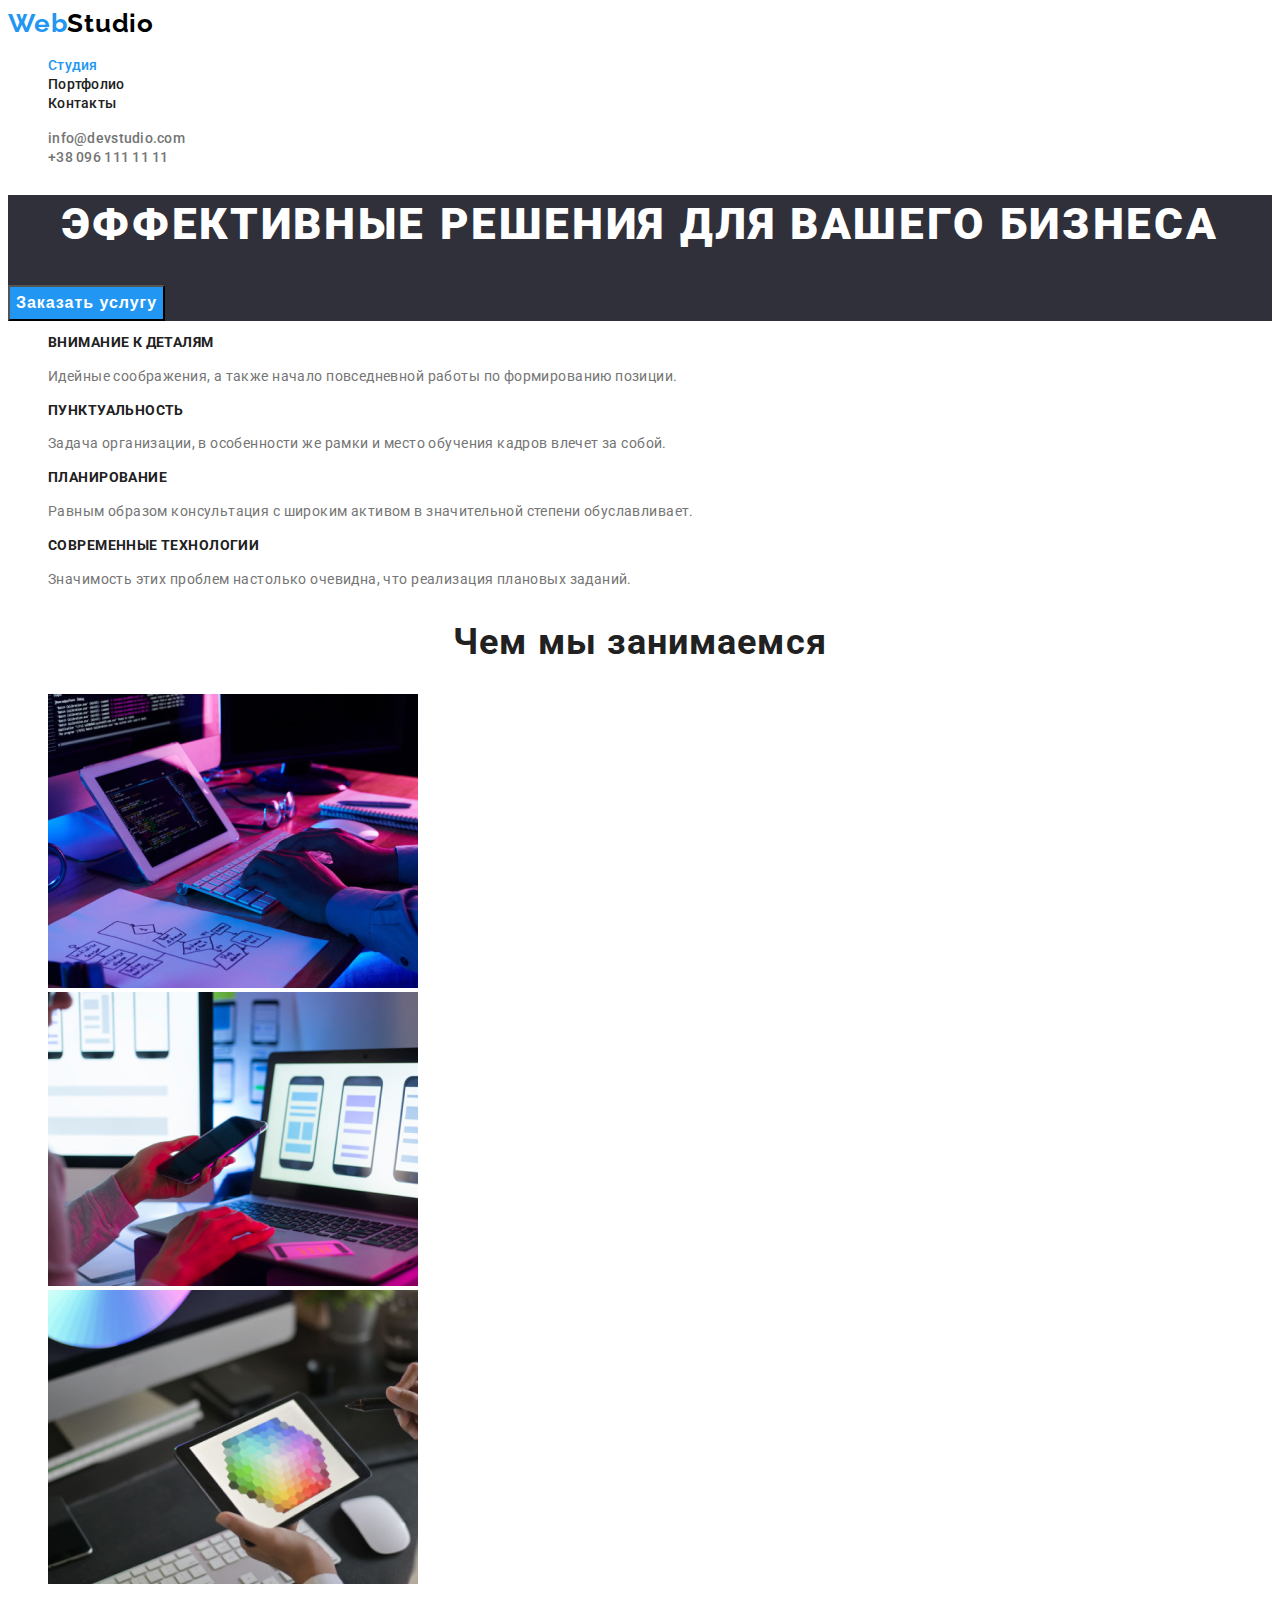
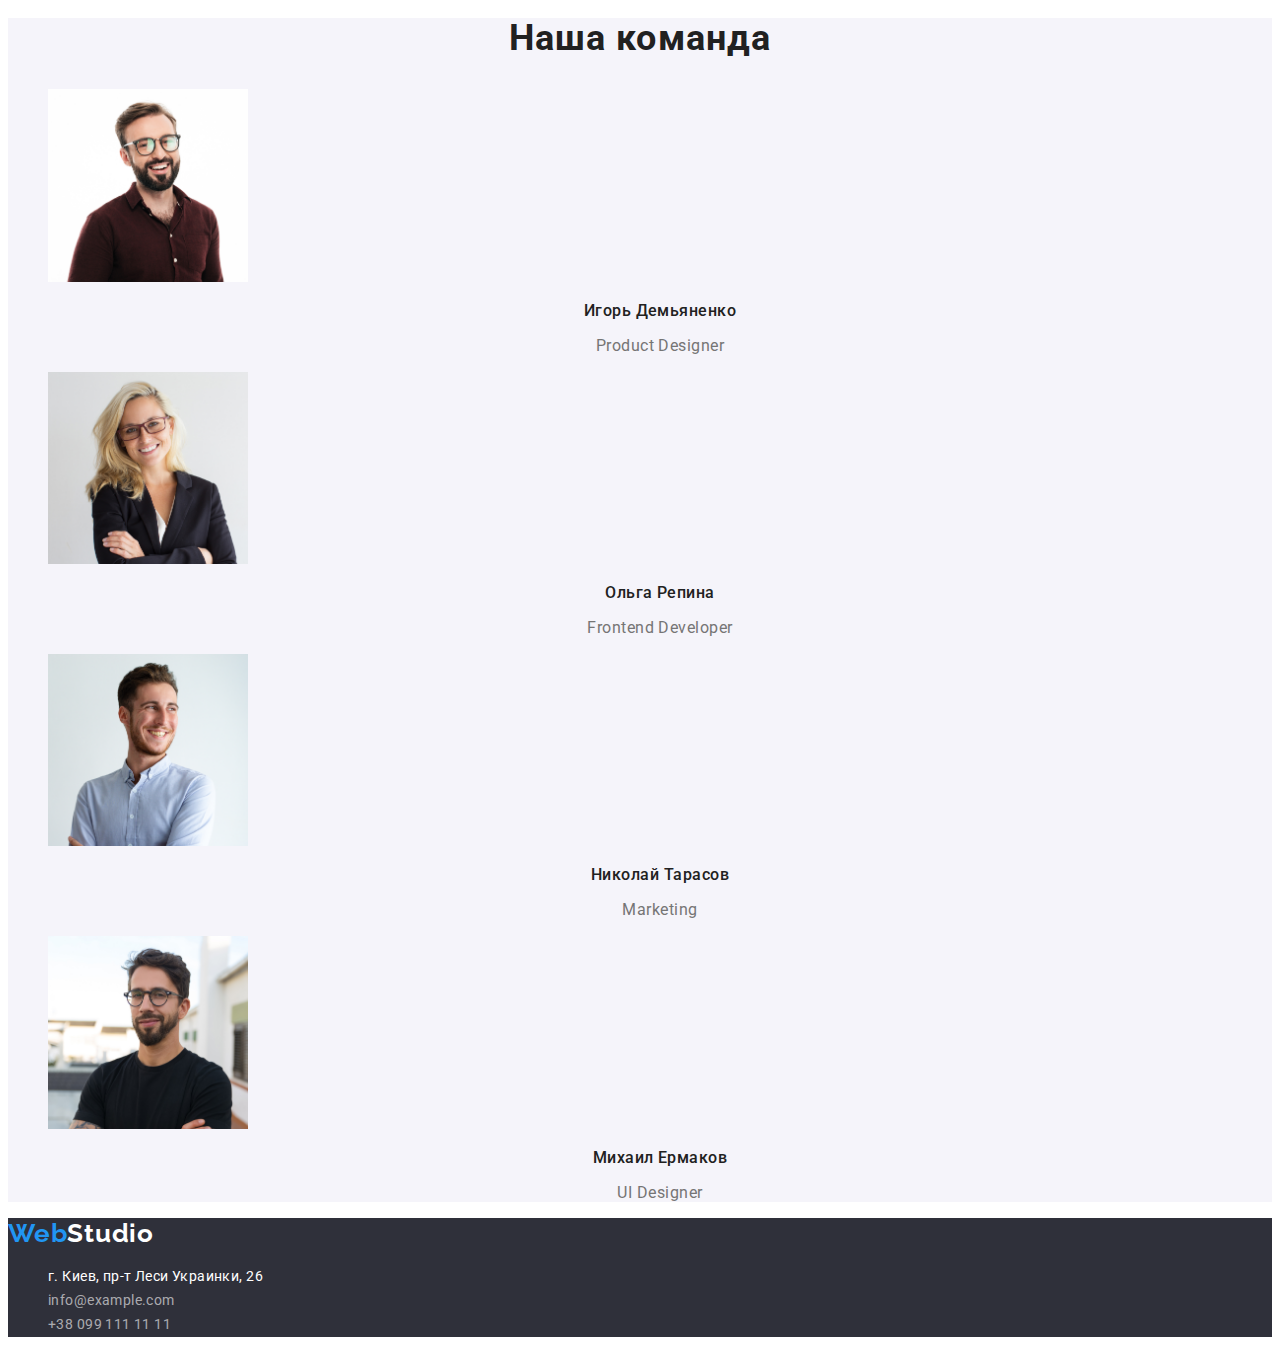
==== homework3/index.html @ ef09872f "add repo homework3" ====
<!DOCTYPE html>
<html lang="en">
<head>
    <meta charset="UTF-8">
    <meta name="viewport" content="width=device-width, initial-scale=1.0">
    <link rel="stylesheet" href="./css/style.css">
    <link href="https://fonts.googleapis.com/css2?family=Raleway:wght@700&family=Roboto:wght@400;500;700;900&display=swap"
        rel="stylesheet">
    <title>homework3</title>
</head>
<body>
    <header>
    <nav>
        <a href="#" class="logo"><span class="logo-studio">Web</span>Studio</a>
        
        <ul class="site-nav">
         <li><a href="#" class="link current">Студия</a></li>
         <li><a href="portfolio.html" class="link">Портфолио</a></li>
         <li><a href="#" class="link">Контакты</a></li>
        </ul>
    </nav>
        <ul class="site-nav">
            <li><a href="#" class="link-nav">info@devstudio.com</a></li>
            <li><a href="#" class="link-nav">+38 096 111 11 11</a></li>
        </ul>
     
    </header>
    <main>
        <section class="hero">
            <h1>Эффективные решения для вашего бизнеса</h1>
            <button class="button" type="button">Заказать услугу</button>
            
        </section>

       
       <!-- section about -->
        <section class="section">
            <ul class="section-title">
                <li>
                    <h3>Внимание к деталям</h3>
                    <p>Идейные соображения, а также начало повседневной работы по формированию позиции.</p>
                </li>            

                <li>
                        <h3>Пунктуальность</h3>
                        <p>Задача организации, в особенности же рамки и место обучения кадров влечет за собой.</p> 
                </li>
            
            <li>
                    <h3>Планирование</h3>
                    <p>Равным образом консультация с широким активом в значительной степени обуславливает.</p>
            </li>

            <li>
                    <h3>Современные технологии</h3>
                    <p>Значимость этих проблем настолько очевидна, что реализация плановых заданий.</p>
            </li>
        </ul>
                
                
                
        </section>

        <section class="section-about">
            
                <h2>Чем мы занимаемся</h2>
            <ul>
                <li><img src="./images/img1.jpg" alt="img1" width="370"></li>
                <li><img src="./images/img2.jpg" alt="img2" width="370"></li>
                <li><img src="./images/img3.jpg" alt="img3" width="370"></li>
            </ul>
                
        </section>
        
        <section class="section-team">
            <h2 class="team-title">Наша команда</h2>
            
            <ul class="team-list">
                <li>
                    <img src="./images/igor1.jpg" alt="Игорь Демьяненко" width="200">
                    
                        <h3>Игорь Демьяненко</h3>
                        <p>Product Designer</p>
                    
                </li>
                
                
                
                <li>
                    <img src="./images/olga2.jpg" alt="Ольга Репина" width="200">
                        <h3>Ольга Репина</h3>
                        <p>Frontend Developer</p>
                </li>
                
                
                
                <li>
                    <img src="./images/nikolay3.jpg" alt="Николай Тарасов" width="200">
                        <h3>Николай Тарасов</h3>
                        <p>Marketing</p>
                </li>
                
                
                
                <li>
                    <img src="./images/michail4.jpg" alt="Михаил Ермаков" width="200">
                        <h3>Михаил Ермаков</h3>
                        <p>UI Designer</p>
                </li>
            </ul>    
            
        </section>
    </main>
    <footer class="footer">
        <a href="/" class="logo"><span class="logo-studio">Web</span><span class="studio">Studio</span></a>
        <address class="address">
            <ul>
                <li><a href="#" class="link">г. Киев, пр-т Леси Украинки, 26</a></li>
                <li><a href="#" class="address-link">info@example.com</a></li>
                <li><a href="#" class="address-link">+38 099 111 11 11</a></li>
            </ul>
        </address>
    </footer>

    
    
    
</body>
</html>
---- homework3/css/style.css ----
/* цвет основного текста #212121 */
/* вторичный цвет #757575 * /
/*белый #ffffff*/
/* цвет активности #2196F3 */
:root {
  --primary-text-color: #212121;
  --title-text-color: #757575;
  --accent-color: #2196f3;
  --primary-white-color: #ffffff;
  --main-bg-color: #f5f4fa;
  --second-bg-color: #2f303a;
  --transparency-color: rgba(255, 255, 255, 0.6);
}

body {
  background-color: var(--primary-white-color);
  color: var(--primary-text-color);
  font-family: roboto, sans-serif;
  font-style: normal;
}

ul {
  list-style: none;
}

a {
  text-decoration: none;
}
/* logo */
.logo {
  color: black;
  font-weight: 700;
  font-size: 26px;
  line-height: 1.19;
  letter-spacing: 0.03em;
  font-family: raleway, sans-serif;
}
.logo-studio {
  color: var(--accent-color);
}
/* site nav*/

.site-nav .link {
  color: var(--primary-text-color);

  font-weight: 500;
  font-size: 14px;
  line-height: 1.14;
  letter-spacing: 0.02em;
}

.site-nav .link:hover,
.site-nav .link:focus {
  color: var(--accent-color);
}

.link-nav {
  color: var(--title-text-color);
  font-weight: 500;
  font-size: 14px;
  line-height: 16px;
  letter-spacing: 0.02em;
}
.link-nav:hover,
.link-nav:focus {
  color: var(--accent-color);
}

.site-nav .link.current {
  color: var(--accent-color);
}
/* hero */

.hero,
.footer {
  background-color: #2f303a;
}
.hero h1 {
  color: var(--primary-white-color);
  font-weight: 900;
  font-size: 44px;
  line-height: 1.36;
  text-align: center;
  letter-spacing: 0.06em;
  text-transform: uppercase;
}
.button {
  color: var(--primary-white-color);
  background-color: var(--accent-color);
  font-weight: 700;
  font-size: 16px;
  line-height: 1.87;
  display: flex;
  align-items: center;
  text-align: center;
  letter-spacing: 0.06em;
}
.button:focus,
.button:hover {
  color: wheat;
}

/* section about*/

.section {
  font-size: 14px;
}
.section-title h3,
.section-title h2 {
  color: var(--primary-text-color);
  font-weight: 700;
  font-size: 14px;
  line-height: 1.14;
  letter-spacing: 0.03em;
  text-transform: uppercase;
}

.section-title p {
  color: var(--title-text-color);
  font-weight: 400;
  font-size: 14px;
  line-height: 1.71;
  letter-spacing: 0.03em;
}

/* section-about */
.section-about > h2 {
  font-size: 36px;
  line-height: 1.16;
  text-align: center;
  letter-spacing: 0.03em;
}

/* section team */
.section-team {
  background-color: var(--main-bg-color);
}
.section-team .team-title {
  font-weight: 700;
  font-size: 36px;
  line-height: 1.16;
  text-align: center;
  letter-spacing: 0.03em;
}

.team-list h3 {
  font-weight: 500;
  font-size: 16px;
  line-height: 1.18;
  text-align: center;
  letter-spacing: 0.03em;
}
.team-list p {
  font-weight: 400;
  font-size: 16px;
  line-height: 1.18;
  text-align: center;
  letter-spacing: 0.03em;
}

.team-list p {
  color: var(--title-text-color);
}

/* .team-list li {
  display: inline-block;
} */

/* address */

.address .link {
  color: var(--primary-white-color);
  font-weight: 400;
  font-size: 14px;
  line-height: 1.71;
  letter-spacing: 0.03em;
}
.address-link {
  color: var(--transparency-color);
  font-weight: 400;
  font-size: 14px;
  line-height: 1.71;
  letter-spacing: 0.03em;
}
.address {
  font-style: normal;
}

/* PORTFOLIO */

.button-portfolio {
  color: var(--primary-text-color);
  background-color: #f5f4fa;
  font-weight: 500;
  font-size: 16px;
  line-height: 1.62;
  text-align: center;
  letter-spacing: 0.03em;
}
.button-portfolio:focus {
  color: var(--accent-color);
}

.button-portfolio:hover {
  background-color: var(--accent-color);
  color: var(--primary-white-color);
}

/* exampls */
.cards h2 {
  font-weight: 700;
  font-size: 18px;
  line-height: 2;
  letter-spacing: 0.06em;
}

.cards p {
  font-weight: 400;
  font-size: 16px;
  line-height: 1.87;
  letter-spacing: 0.03em;
}
.studio {
  color: var(--primary-white-color);
}
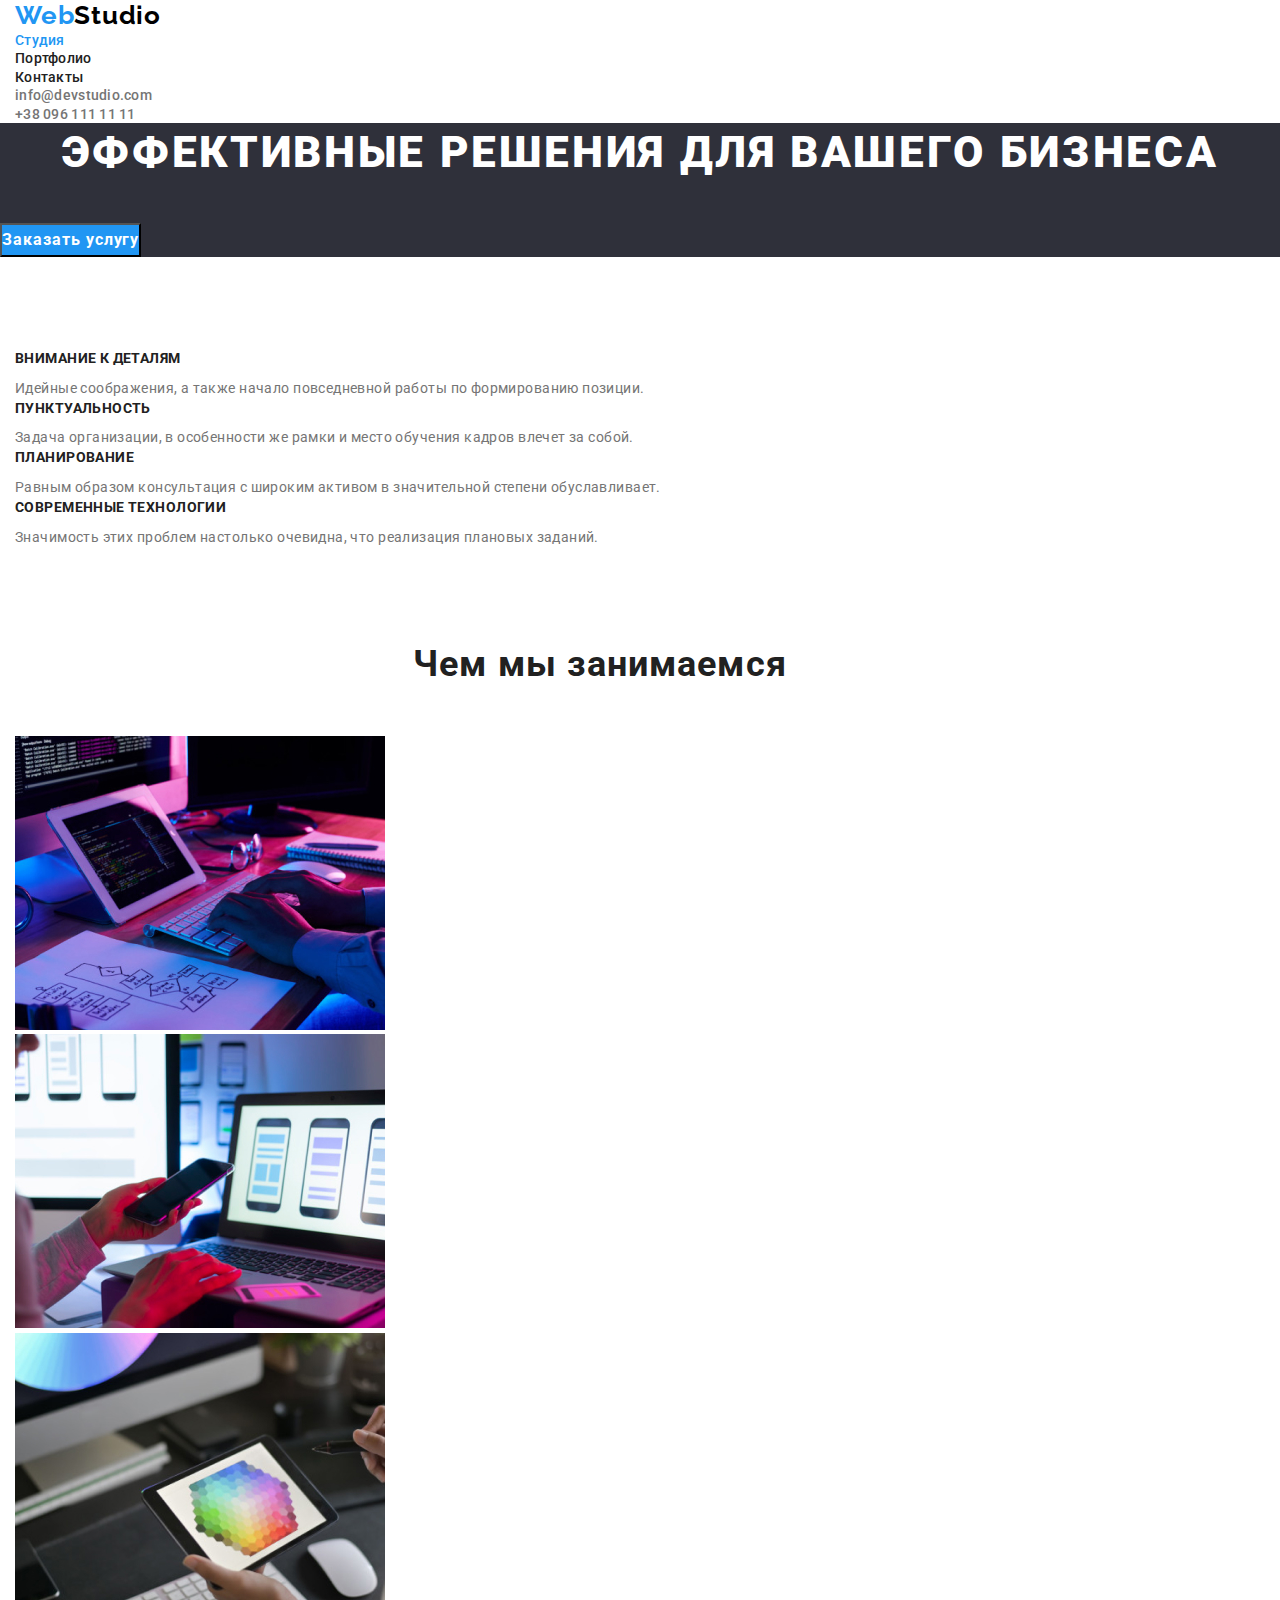
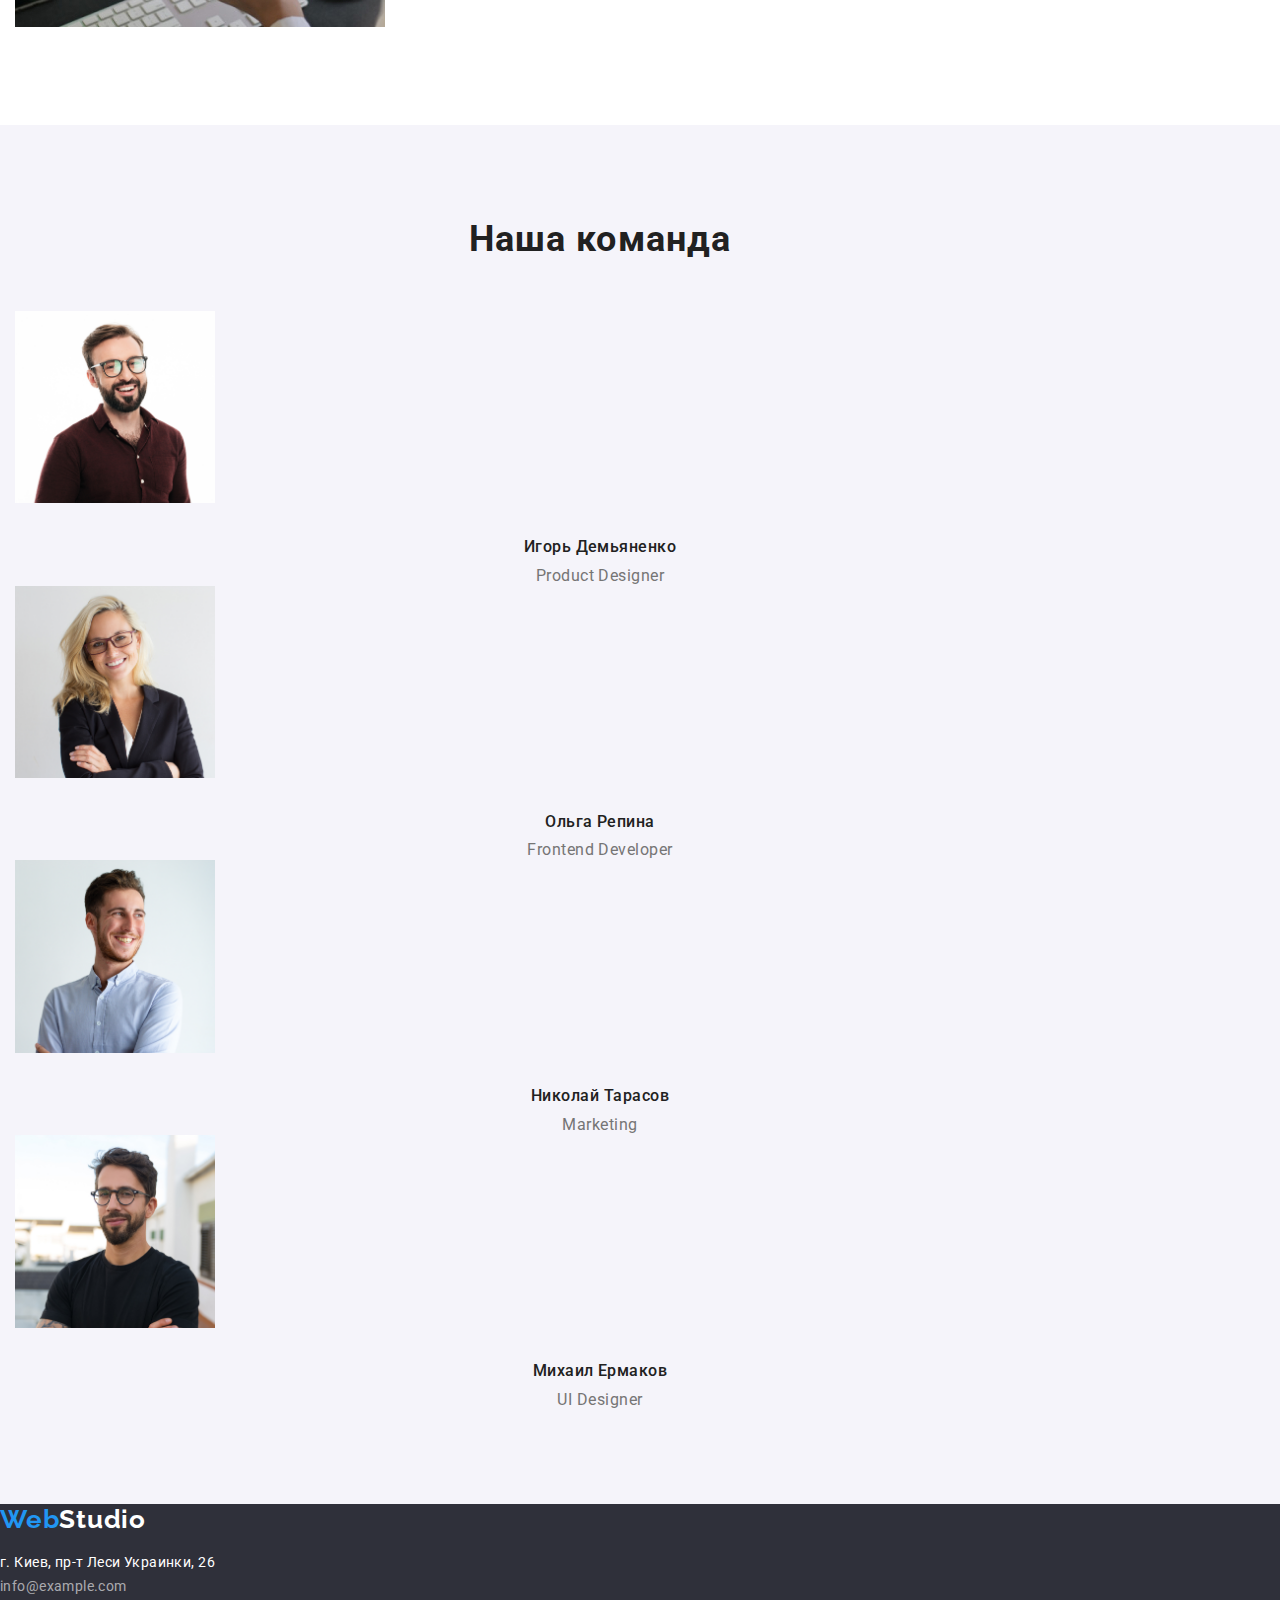
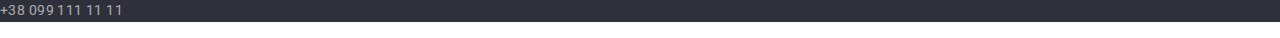
==== commit 7ad5f91c: "fx normalize and add css value" ====
--- a/homework3/index.html
+++ b/homework3/index.html
@@ -3,127 +3,147 @@
 <head>
     <meta charset="UTF-8">
     <meta name="viewport" content="width=device-width, initial-scale=1.0">
-    <link rel="stylesheet" href="./css/style.css">
     <link href="https://fonts.googleapis.com/css2?family=Raleway:wght@700&family=Roboto:wght@400;500;700;900&display=swap"
         rel="stylesheet">
+        <link rel="stylesheet" href="https://cdnjs.cloudflare.com/ajax/libs/modern-normalize/1.0.0/modern-normalize.min.css">
+    <link rel="stylesheet" href="./css/style.css">
+  
+    
     <title>homework3</title>
 </head>
-<body>
-    <header>
-    <nav>
-        <a href="#" class="logo"><span class="logo-studio">Web</span>Studio</a>
+    <body>
+        <header>
+            <div class="container">
+                <nav>
+                    <a href="#" class="logo"><span class="logo-studio">Web</span>Studio</a>
+                
+                    <ul class="site-nav">
+                        <li><a href="#" class="link current">Студия</a></li>
+                        <li><a href="portfolio.html" class="link">Портфолио</a></li>
+                        <li><a href="#" class="link">Контакты</a></li>
+                    </ul>
+                </nav>
+                <ul class="site-nav">
+                    <li><a href="#" class="link-nav">info@devstudio.com</a></li>
+                    <li><a href="#" class="link-nav">+38 096 111 11 11</a></li>
+                </ul>
+            </div>
+    
+        </header>
+        <main>
+            <section class="hero">
+                <h1>Эффективные решения для вашего бизнеса</h1>
+                <button class="button" type="button">Заказать услугу</button>
+    
+            </section>
+    
+    
+            <!-- section about -->
+                <section class="section">
+                    
+                    <div class="container">
+                        <ul class="section-title">
+                            <li>
+                                <h3>Внимание к деталям</h3>
+                                <p>Идейные соображения, а также начало повседневной работы по формированию позиции.</p>
+                            </li>
+                        
+                            <li>
+                                <h3>Пунктуальность</h3>
+                                <p>Задача организации, в особенности же рамки и место обучения кадров влечет за собой.</p>
+                            </li>
+                        
+                            <li>
+                                <h3>Планирование</h3>
+                                <p>Равным образом консультация с широким активом в значительной степени обуславливает.</p>
+                            </li>
+                        
+                            <li>
+                                <h3>Современные технологии</h3>
+                                <p>Значимость этих проблем настолько очевидна, что реализация плановых заданий.</p>
+                            </li>
+                        </ul>
+                    </div>
+                    </section>
+            
+    
+            
+                <section class="section-about">
+                
+                    <div class="container">
+                        <h2>Чем мы занимаемся</h2>
+                        <ul>
+                            <li><img src="./images/img1.jpg" alt="img1" width="370"></li>
+                            <li><img src="./images/img2.jpg" alt="img2" width="370"></li>
+                            <li><img src="./images/img3.jpg" alt="img3" width="370"></li>
+                        </ul>
+                    </div>
+                
+                </section>
+            
+
+                
+            </div>
+    
+            
+                <section class="section-team">
+                    <div class="container">
+                        <h2 class="team-title">Наша команда</h2>
+                        
+                        <ul class="team-list">
+                            <li>
+                                <img src="./images/igor1.jpg" alt="Игорь Демьяненко" width="200">
+                        
+                                <h3>Игорь Демьяненко</h3>
+                                <p>Product Designer</p>
+                        
+                            </li>
+                        
+                        
+                        
+                            <li>
+                                <img src="./images/olga2.jpg" alt="Ольга Репина" width="200">
+                                <h3>Ольга Репина</h3>
+                                <p>Frontend Developer</p>
+                            </li>
+                        
+                        
+                        
+                            <li>
+                                <img src="./images/nikolay3.jpg" alt="Николай Тарасов" width="200">
+                                <h3>Николай Тарасов</h3>
+                                <p>Marketing</p>
+                            </li>
+                        
+                        
+                        
+                            <li>
+                                <img src="./images/michail4.jpg" alt="Михаил Ермаков" width="200">
+                                <h3>Михаил Ермаков</h3>
+                                <p>UI Designer</p>
+                            </li>
+                        </ul>
+                    </div>
+                
+                </section>
+            
+        </main>
         
-        <ul class="site-nav">
-         <li><a href="#" class="link current">Студия</a></li>
-         <li><a href="portfolio.html" class="link">Портфолио</a></li>
-         <li><a href="#" class="link">Контакты</a></li>
-        </ul>
-    </nav>
-        <ul class="site-nav">
-            <li><a href="#" class="link-nav">info@devstudio.com</a></li>
-            <li><a href="#" class="link-nav">+38 096 111 11 11</a></li>
-        </ul>
-     
-    </header>
-    <main>
-        <section class="hero">
-            <h1>Эффективные решения для вашего бизнеса</h1>
-            <button class="button" type="button">Заказать услугу</button>
-            
-        </section>
-
-       
-       <!-- section about -->
-        <section class="section">
-            <ul class="section-title">
-                <li>
-                    <h3>Внимание к деталям</h3>
-                    <p>Идейные соображения, а также начало повседневной работы по формированию позиции.</p>
-                </li>            
-
-                <li>
-                        <h3>Пунктуальность</h3>
-                        <p>Задача организации, в особенности же рамки и место обучения кадров влечет за собой.</p> 
-                </li>
-            
-            <li>
-                    <h3>Планирование</h3>
-                    <p>Равным образом консультация с широким активом в значительной степени обуславливает.</p>
-            </li>
-
-            <li>
-                    <h3>Современные технологии</h3>
-                    <p>Значимость этих проблем настолько очевидна, что реализация плановых заданий.</p>
-            </li>
-        </ul>
-                
-                
-                
-        </section>
-
-        <section class="section-about">
-            
-                <h2>Чем мы занимаемся</h2>
-            <ul>
-                <li><img src="./images/img1.jpg" alt="img1" width="370"></li>
-                <li><img src="./images/img2.jpg" alt="img2" width="370"></li>
-                <li><img src="./images/img3.jpg" alt="img3" width="370"></li>
-            </ul>
-                
-        </section>
+            <footer class="footer">
+                <a href="/" class="logo"><span class="logo-studio">Web</span><span class="studio">Studio</span></a>
+                <address class="address">
+                    <ul>
+                        <li><a href="#" class="link">г. Киев, пр-т Леси Украинки, 26</a></li>
+                        <li><a href="#" class="address-link">info@example.com</a></li>
+                        <li><a href="#" class="address-link">+38 099 111 11 11</a></li>
+                    </ul>
+                </address>
+            </footer>
         
-        <section class="section-team">
-            <h2 class="team-title">Наша команда</h2>
-            
-            <ul class="team-list">
-                <li>
-                    <img src="./images/igor1.jpg" alt="Игорь Демьяненко" width="200">
-                    
-                        <h3>Игорь Демьяненко</h3>
-                        <p>Product Designer</p>
-                    
-                </li>
-                
-                
-                
-                <li>
-                    <img src="./images/olga2.jpg" alt="Ольга Репина" width="200">
-                        <h3>Ольга Репина</h3>
-                        <p>Frontend Developer</p>
-                </li>
-                
-                
-                
-                <li>
-                    <img src="./images/nikolay3.jpg" alt="Николай Тарасов" width="200">
-                        <h3>Николай Тарасов</h3>
-                        <p>Marketing</p>
-                </li>
-                
-                
-                
-                <li>
-                    <img src="./images/michail4.jpg" alt="Михаил Ермаков" width="200">
-                        <h3>Михаил Ермаков</h3>
-                        <p>UI Designer</p>
-                </li>
-            </ul>    
-            
-        </section>
-    </main>
-    <footer class="footer">
-        <a href="/" class="logo"><span class="logo-studio">Web</span><span class="studio">Studio</span></a>
-        <address class="address">
-            <ul>
-                <li><a href="#" class="link">г. Киев, пр-т Леси Украинки, 26</a></li>
-                <li><a href="#" class="address-link">info@example.com</a></li>
-                <li><a href="#" class="address-link">+38 099 111 11 11</a></li>
-            </ul>
-        </address>
-    </footer>
-
     
     
     
-</body>
+    
+    </body>
+
 </html>--- a/homework3/css/style.css
+++ b/homework3/css/style.css
@@ -18,6 +18,9 @@
   font-family: roboto, sans-serif;
   font-style: normal;
 }
+* {
+  padding: 0px;
+}
 
 ul {
   list-style: none;
@@ -69,6 +72,11 @@
 .site-nav .link.current {
   color: var(--accent-color);
 }
+
+.site-nav {
+  margin: 0;
+  padding: 0;
+}
 /* hero */
 
 .hero,
@@ -76,6 +84,8 @@
   background-color: #2f303a;
 }
 .hero h1 {
+  margin-top: 0;
+  margin-bottom: 40px;
   color: var(--primary-white-color);
   font-weight: 900;
   font-size: 44px;
@@ -84,6 +94,11 @@
   letter-spacing: 0.06em;
   text-transform: uppercase;
 }
+
+.hero {
+  margin-bottom: 94px;
+}
+
 .button {
   color: var(--primary-white-color);
   background-color: var(--accent-color);
@@ -113,6 +128,8 @@
   line-height: 1.14;
   letter-spacing: 0.03em;
   text-transform: uppercase;
+  margin-top: 0;
+  margin-bottom: 10px;
 }
 
 .section-title p {
@@ -121,26 +138,46 @@
   font-size: 14px;
   line-height: 1.71;
   letter-spacing: 0.03em;
-}
-
-/* section-about */
-.section-about > h2 {
+  margin: 0;
+}
+
+.section-title {
+  margin-top: 0;
+  margin-bottom: 94px;
+}
+
+.section-about h2 {
   font-size: 36px;
   line-height: 1.16;
   text-align: center;
   letter-spacing: 0.03em;
+  margin: 0;
+  margin-bottom: 50px;
+}
+
+.section-about {
+  margin-bottom: 94px;
+}
+
+.section-about ul {
+  margin-top: 0;
+  margin-bottom: 0;
 }
 
 /* section team */
 .section-team {
   background-color: var(--main-bg-color);
-}
-.section-team .team-title {
+  padding-top: 94px;
+  padding-bottom: 94px;
+}
+.team-title {
   font-weight: 700;
   font-size: 36px;
   line-height: 1.16;
   text-align: center;
   letter-spacing: 0.03em;
+  margin-top: 0;
+  margin-bottom: 50px;
 }
 
 .team-list h3 {
@@ -149,6 +186,9 @@
   line-height: 1.18;
   text-align: center;
   letter-spacing: 0.03em;
+  margin-top: 0;
+  margin-bottom: 10px;
+  padding-top: 30px;
 }
 .team-list p {
   font-weight: 400;
@@ -156,10 +196,14 @@
   line-height: 1.18;
   text-align: center;
   letter-spacing: 0.03em;
-}
-
-.team-list p {
   color: var(--title-text-color);
+  margin-top: 0;
+  margin-bottom: 0;
+}
+
+.team-list {
+  margin-top: 0;
+  margin-bottom: 0;
 }
 
 /* .team-list li {
@@ -207,11 +251,17 @@
 }
 
 /* exampls */
+.h1 {
+  margin-top: 0;
+  margin-bottom: 0;
+}
 .cards h2 {
   font-weight: 700;
   font-size: 18px;
   line-height: 2;
   letter-spacing: 0.06em;
+  margin-bot: 4px;
+  padding-top: 20px;
 }
 
 .cards p {
@@ -223,3 +273,14 @@
 .studio {
   color: var(--primary-white-color);
 }
+
+.container-button {
+  margin-top: 0;
+  margin-bottom: 34px;
+}
+/* home work 3 */
+.container {
+  width: 1200px;
+  padding-left: 15px;
+  padding-right: 15px;
+}
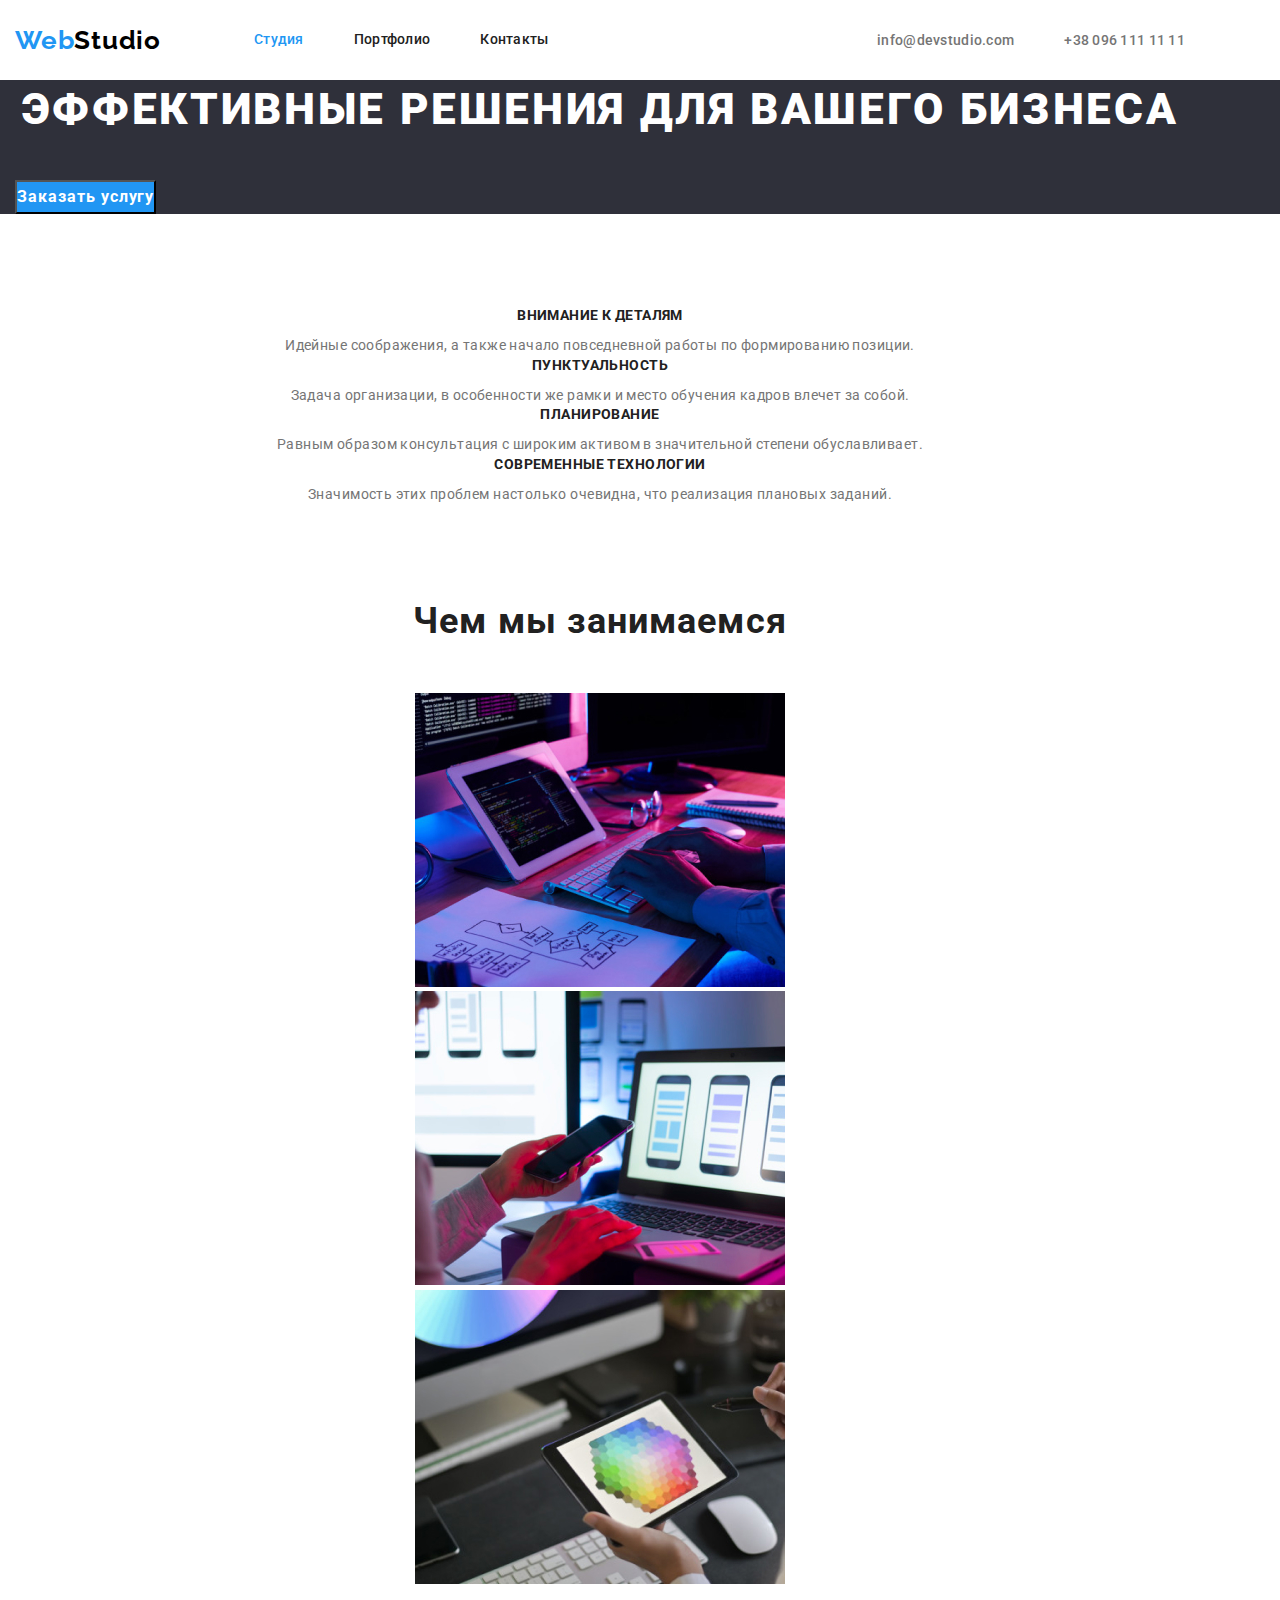
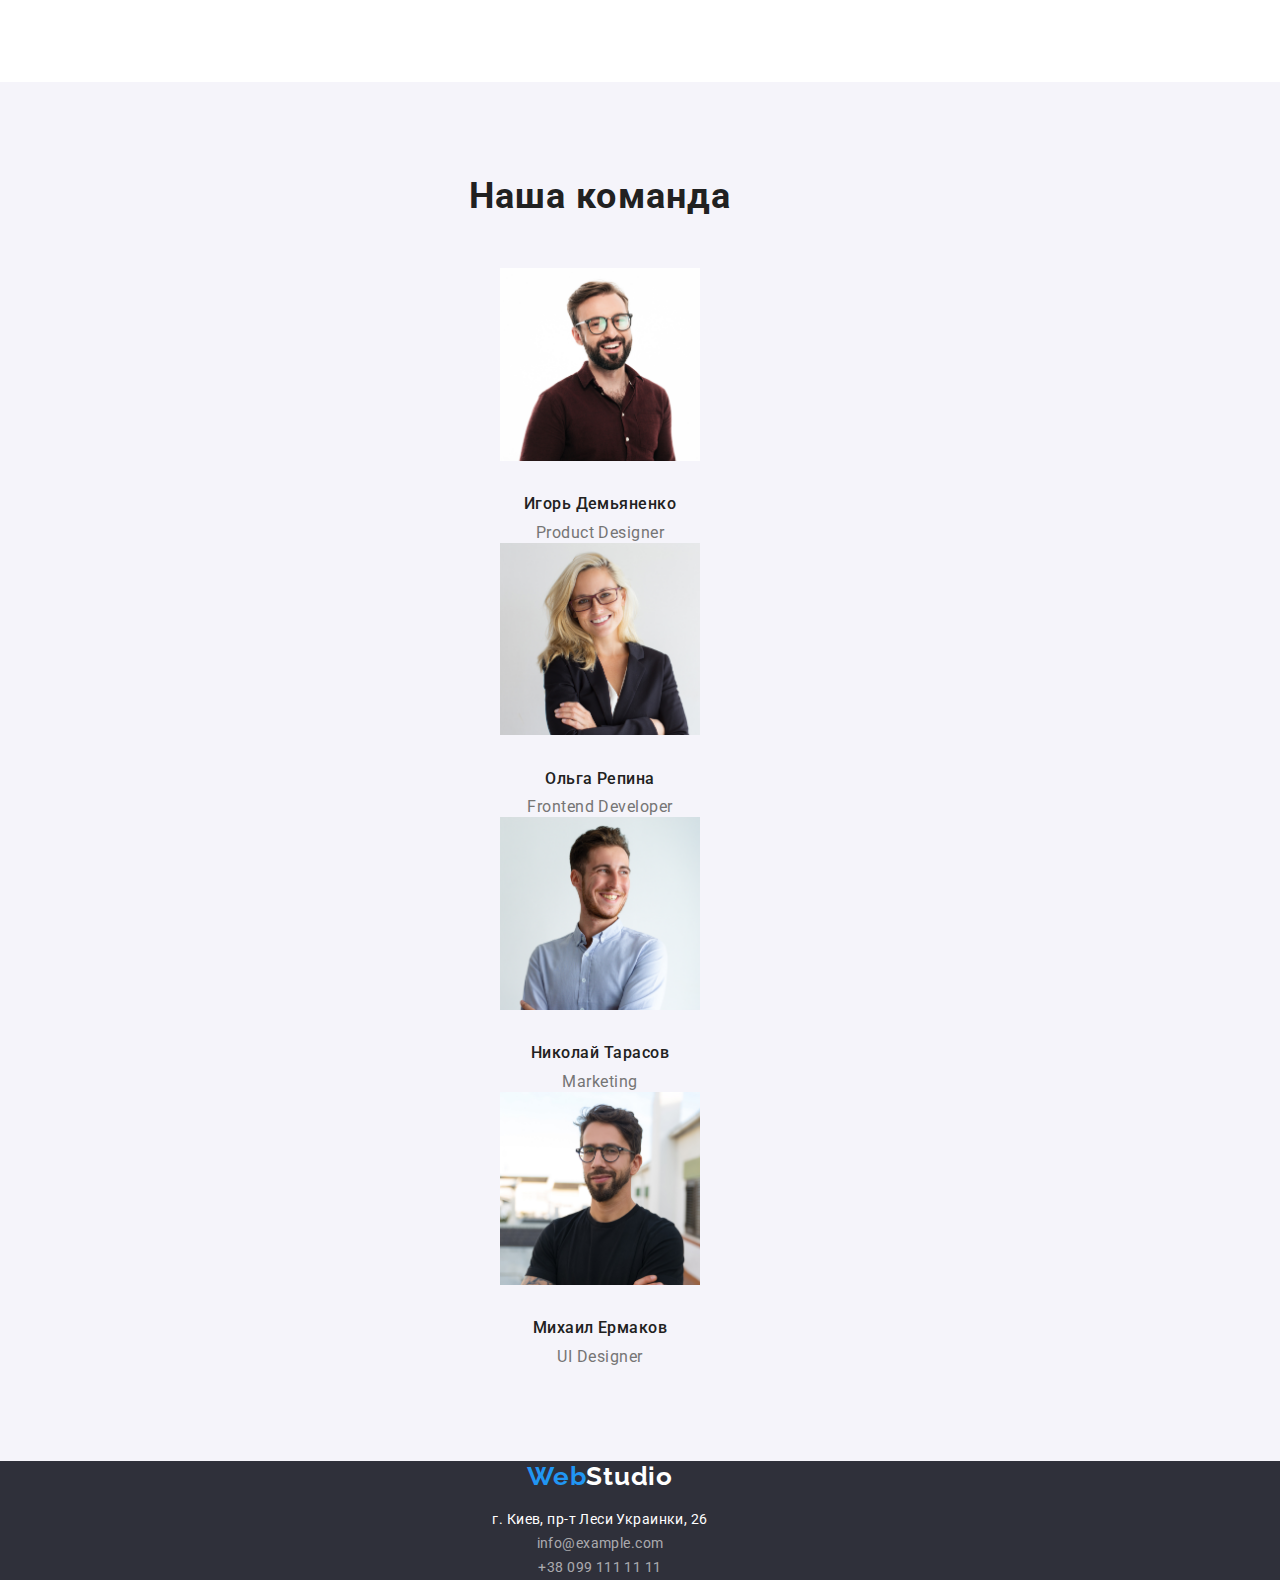
==== commit a3dc7f1c: "add flex for header" ====
--- a/homework3/index.html
+++ b/homework3/index.html
@@ -13,27 +13,30 @@
 </head>
     <body>
         <header>
-            <div class="container">
-                <nav>
-                    <a href="#" class="logo"><span class="logo-studio">Web</span>Studio</a>
+            <div class="container main-nav">
+<nav class="nav">
+    <a href="#" class="logo"><span class="logo-studio">Web</span>Studio</a>
+
+    <ul class="site-nav">
+        <li class="item"><a href="#" class="link current">Студия</a></li>
+        <li class="item"><a href="portfolio.html" class="link">Портфолио</a></li>
+        <li class="item"><a href="#" class="link">Контакты</a></li>
+    </ul>
+</nav>
+<ul class="address-nav">
+    <li class="item"><a href="#" class="link-nav">info@devstudio.com</a></li>
+    <li class="item"><a href="#" class="link-nav">+38 096 111 11 11</a></li>
+</ul>
+            </div>
                 
-                    <ul class="site-nav">
-                        <li><a href="#" class="link current">Студия</a></li>
-                        <li><a href="portfolio.html" class="link">Портфолио</a></li>
-                        <li><a href="#" class="link">Контакты</a></li>
-                    </ul>
-                </nav>
-                <ul class="site-nav">
-                    <li><a href="#" class="link-nav">info@devstudio.com</a></li>
-                    <li><a href="#" class="link-nav">+38 096 111 11 11</a></li>
-                </ul>
-            </div>
-    
         </header>
+        
         <main>
             <section class="hero">
-                <h1>Эффективные решения для вашего бизнеса</h1>
-                <button class="button" type="button">Заказать услугу</button>
+                <div class="container">
+                    <h1>Эффективные решения для вашего бизнеса</h1>
+                    <button class="button" type="button">Заказать услугу</button>
+                </div>
     
             </section>
     
@@ -130,7 +133,8 @@
         </main>
         
             <footer class="footer">
-                <a href="/" class="logo"><span class="logo-studio">Web</span><span class="studio">Studio</span></a>
+                <div class="container">
+                    <a href="/" class="logo"><span class="logo-studio">Web</span><span class="studio">Studio</span></a>
                 <address class="address">
                     <ul>
                         <li><a href="#" class="link">г. Киев, пр-т Леси Украинки, 26</a></li>
@@ -138,6 +142,7 @@
                         <li><a href="#" class="address-link">+38 099 111 11 11</a></li>
                     </ul>
                 </address>
+                </div>
             </footer>
         
     
--- a/homework3/css/style.css
+++ b/homework3/css/style.css
@@ -29,9 +29,12 @@
 a {
   text-decoration: none;
 }
+/* header */
+
 /* logo */
 .logo {
   color: black;
+
   font-weight: 700;
   font-size: 26px;
   line-height: 1.19;
@@ -44,6 +47,10 @@
 /* site nav*/
 
 .site-nav .link {
+  display: block;
+  padding-top: 32px;
+  padding-bottom: 32px;
+
   color: var(--primary-text-color);
 
   font-weight: 500;
@@ -58,6 +65,7 @@
 }
 
 .link-nav {
+  display: block;
   color: var(--title-text-color);
   font-weight: 500;
   font-size: 14px;
@@ -75,7 +83,34 @@
 
 .site-nav {
   margin: 0;
-  padding: 0;
+  margin-left: 93px;
+  display: flex;
+  align-items: center;
+}
+
+.site-nav .item + .item {
+  margin-left: 50px;
+}
+
+.address-nav {
+  display: flex;
+  align-items: center;
+  margin: 0;
+  margin-left: auto;
+}
+
+.address-nav .item + .item {
+  margin-left: 50px;
+}
+
+.main-nav {
+  display: flex;
+  align-items: center;
+}
+
+.nav {
+  display: flex;
+  align-items: center;
 }
 /* hero */
 
@@ -260,7 +295,7 @@
   font-size: 18px;
   line-height: 2;
   letter-spacing: 0.06em;
-  margin-bot: 4px;
+  margin-bottom: 4px;
   padding-top: 20px;
 }
 
@@ -283,4 +318,5 @@
   width: 1200px;
   padding-left: 15px;
   padding-right: 15px;
-}
+  text-align: center;
+}
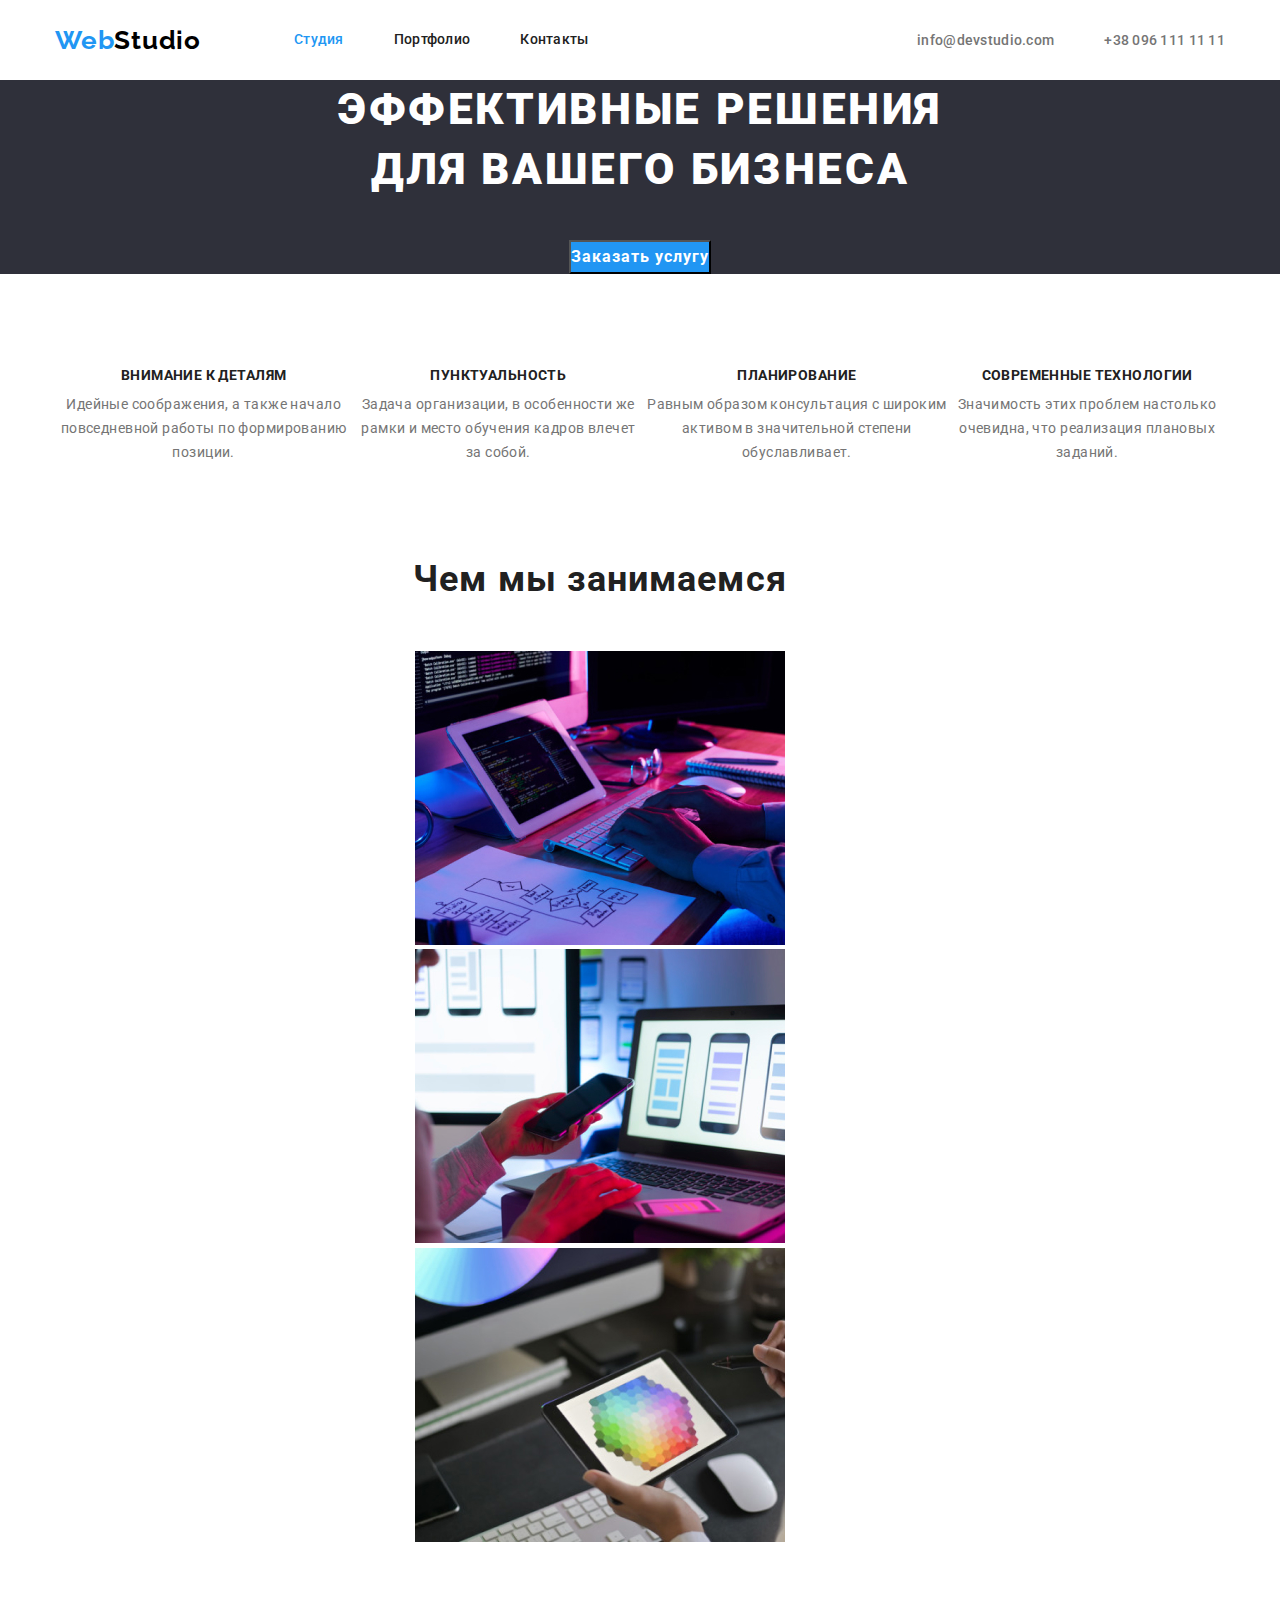
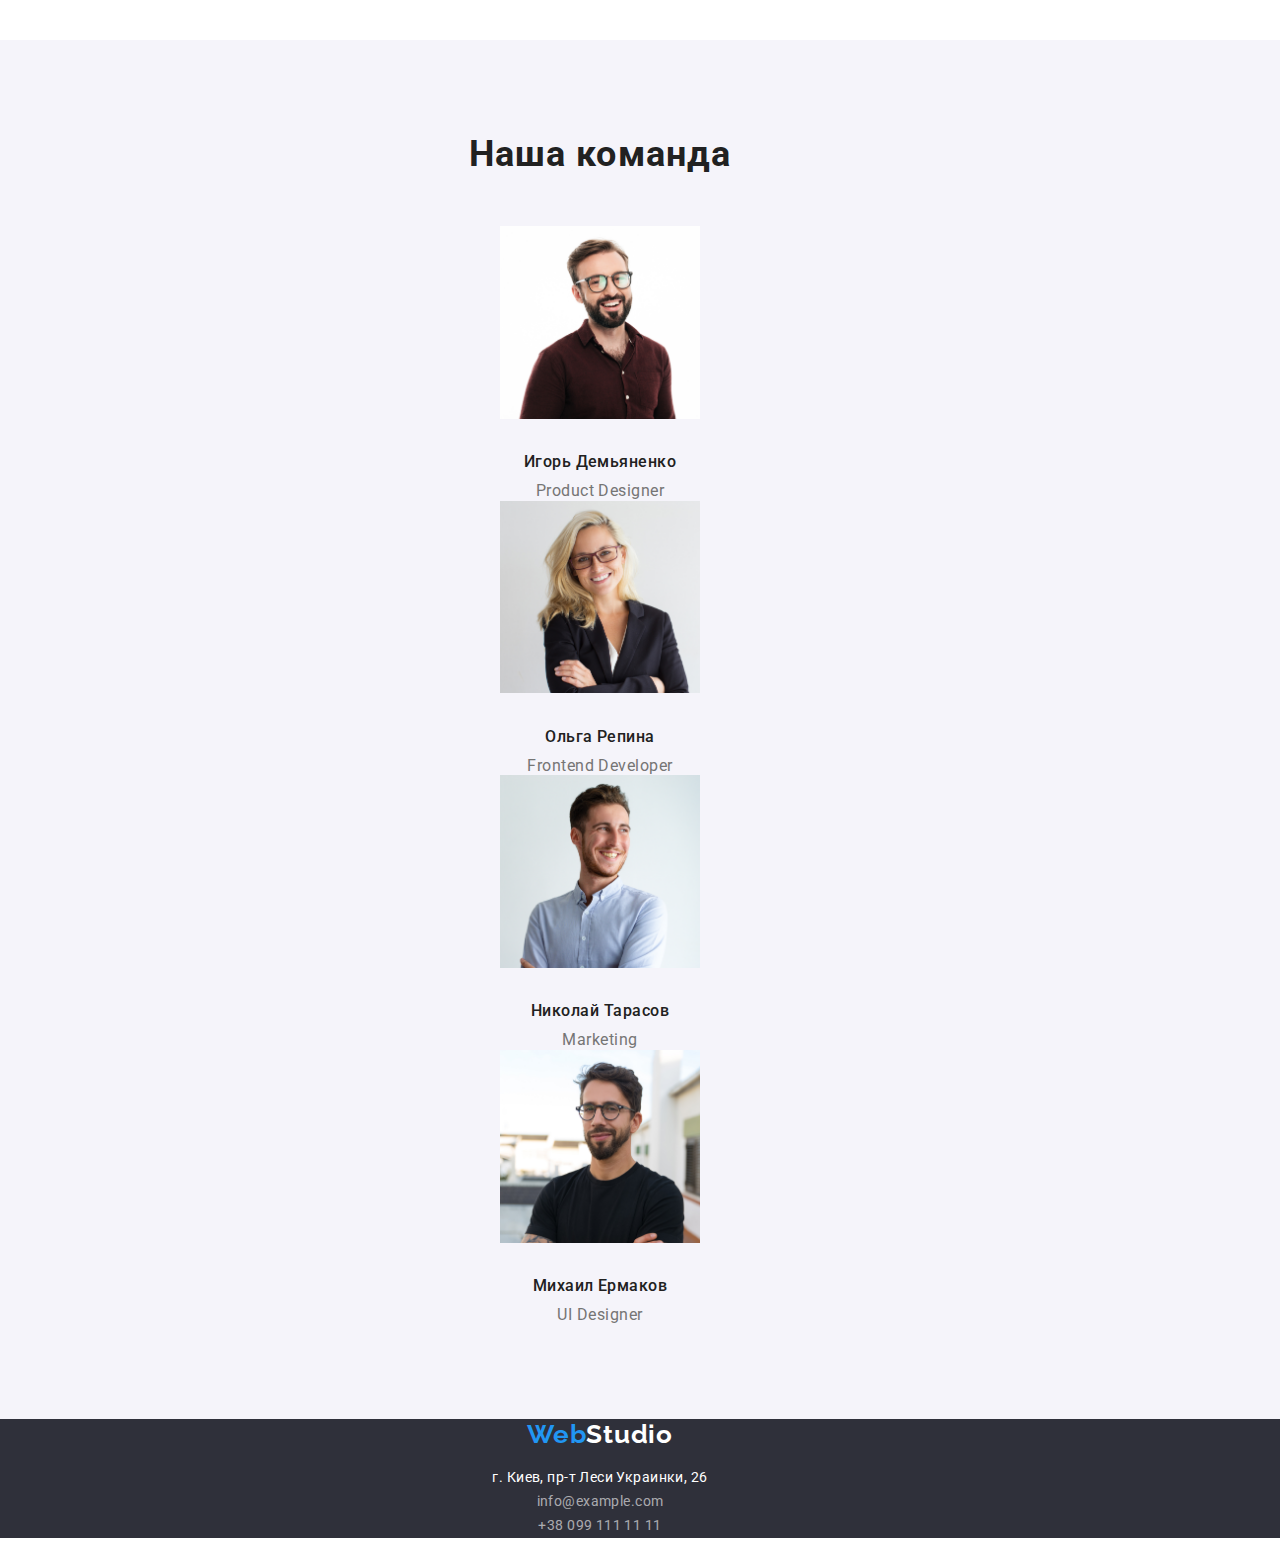
==== commit 2f31b0d1: "fxd hero and add css section-title" ====
--- a/homework3/index.html
+++ b/homework3/index.html
@@ -34,7 +34,8 @@
         <main>
             <section class="hero">
                 <div class="container">
-                    <h1>Эффективные решения для вашего бизнеса</h1>
+                    <h1>Эффективные решения <br>
+                        для вашего бизнеса</h1>
                     <button class="button" type="button">Заказать услугу</button>
                 </div>
     
@@ -46,22 +47,21 @@
                     
                     <div class="container">
                         <ul class="section-title">
-                            <li>
+                            <li class="item">
                                 <h3>Внимание к деталям</h3>
                                 <p>Идейные соображения, а также начало повседневной работы по формированию позиции.</p>
                             </li>
                         
-                            <li>
+                            <li class="item">
                                 <h3>Пунктуальность</h3>
                                 <p>Задача организации, в особенности же рамки и место обучения кадров влечет за собой.</p>
                             </li>
                         
-                            <li>
+                            <li class="item">
                                 <h3>Планирование</h3>
                                 <p>Равным образом консультация с широким активом в значительной степени обуславливает.</p>
                             </li>
-                        
-                            <li>
+                             <li class="item">
                                 <h3>Современные технологии</h3>
                                 <p>Значимость этих проблем настолько очевидна, что реализация плановых заданий.</p>
                             </li>
@@ -86,7 +86,7 @@
             
 
                 
-            </div>
+            
     
             
                 <section class="section-team">
--- a/homework3/css/style.css
+++ b/homework3/css/style.css
@@ -106,6 +106,8 @@
 .main-nav {
   display: flex;
   align-items: center;
+  margin-left: auto;
+  margin-right: auto;
 }
 
 .nav {
@@ -132,6 +134,12 @@
 
 .hero {
   margin-bottom: 94px;
+  text-align: center;
+}
+
+.hero .container {
+  margin-left: auto;
+  margin-right: auto;
 }
 
 .button {
@@ -140,7 +148,6 @@
   font-weight: 700;
   font-size: 16px;
   line-height: 1.87;
-  display: flex;
   align-items: center;
   text-align: center;
   letter-spacing: 0.06em;
@@ -177,8 +184,14 @@
 }
 
 .section-title {
+  display: flex;
   margin-top: 0;
   margin-bottom: 94px;
+}
+
+.section .container {
+  margin-left: auto;
+  margin-right: auto;
 }
 
 .section-about h2 {
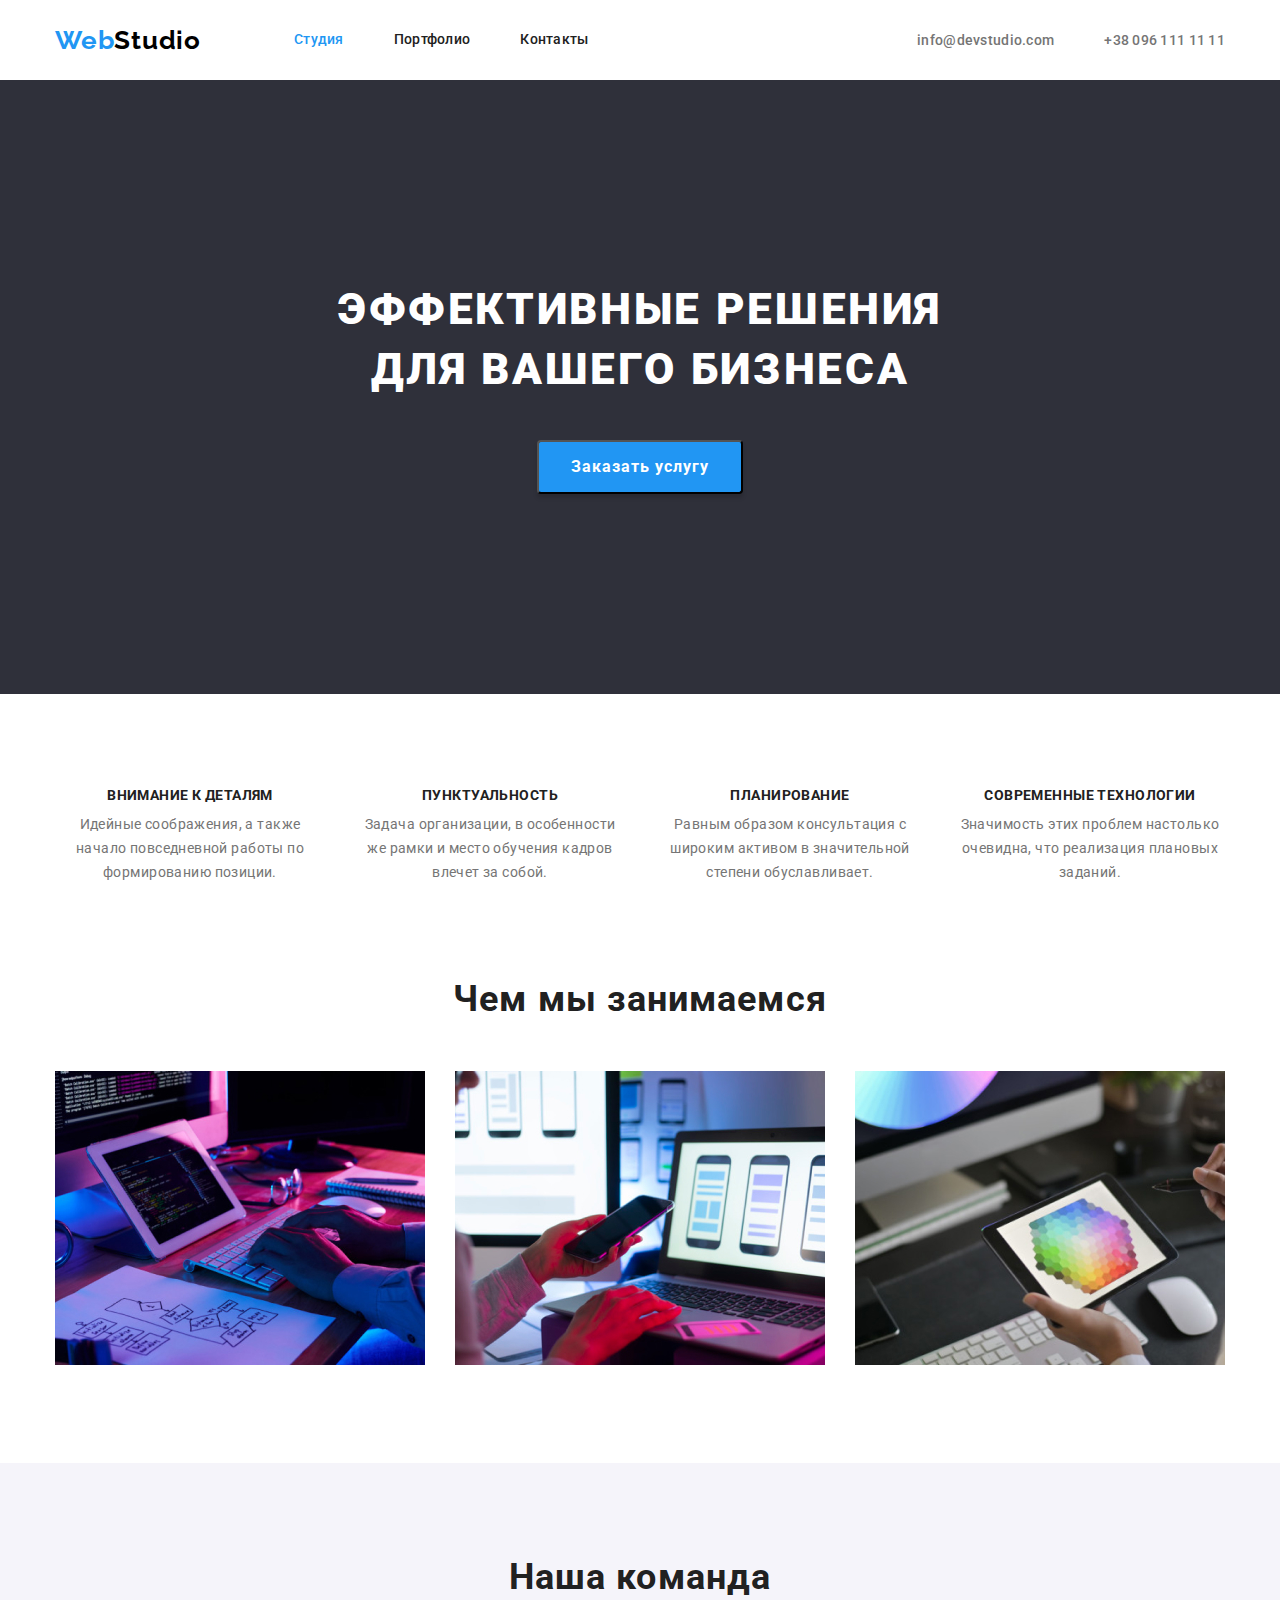
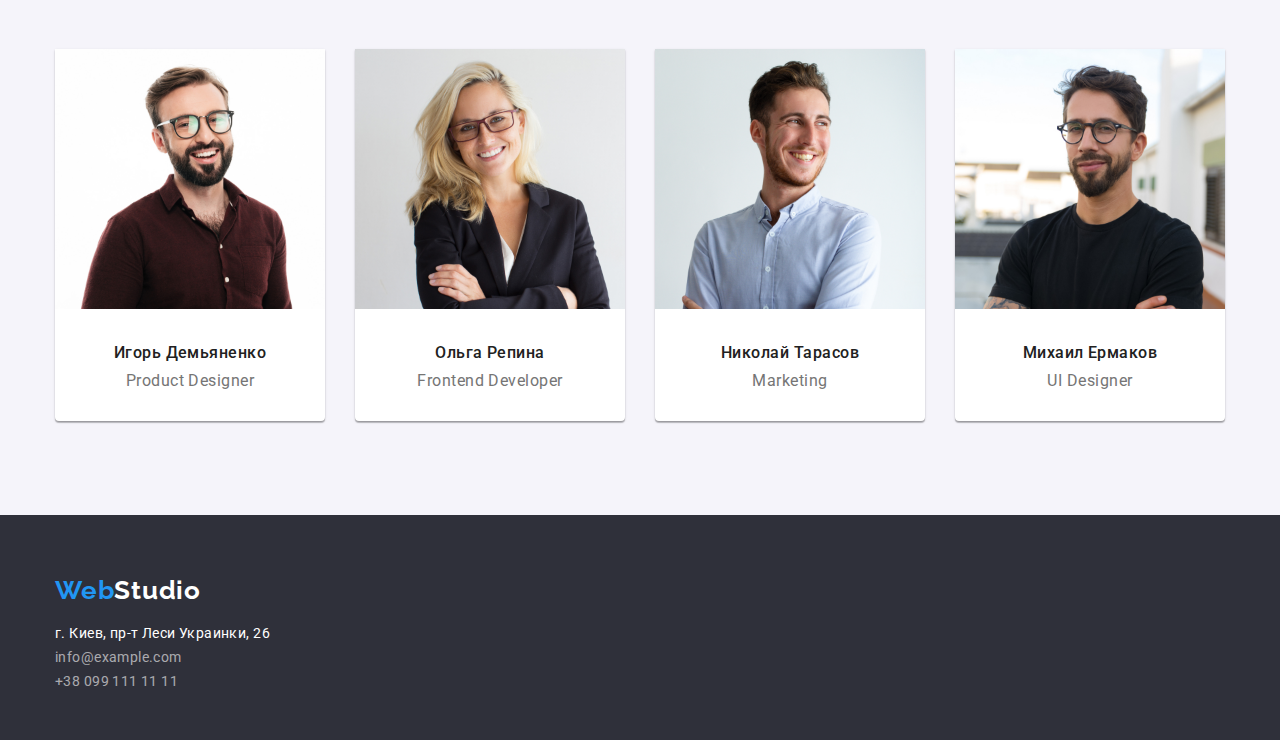
==== commit c8f653d8: "add flex on potfolio" ====
--- a/homework3/index.html
+++ b/homework3/index.html
@@ -75,10 +75,10 @@
                 
                     <div class="container">
                         <h2>Чем мы занимаемся</h2>
-                        <ul>
-                            <li><img src="./images/img1.jpg" alt="img1" width="370"></li>
-                            <li><img src="./images/img2.jpg" alt="img2" width="370"></li>
-                            <li><img src="./images/img3.jpg" alt="img3" width="370"></li>
+                        <ul class="work-list">
+                            <li class="item"><img src="./images/img1.jpg" alt="img1" width="370"></li>
+                            <li class="item"><img src="./images/img2.jpg" alt="img2" width="370"></li>
+                            <li class="item"><img src="./images/img3.jpg" alt="img3" width="370"></li>
                         </ul>
                     </div>
                 
@@ -94,8 +94,8 @@
                         <h2 class="team-title">Наша команда</h2>
                         
                         <ul class="team-list">
-                            <li>
-                                <img src="./images/igor1.jpg" alt="Игорь Демьяненко" width="200">
+                            <li class="item">
+                                <img src="./images/igor1.jpg" alt="Игорь Демьяненко" width="270">
                         
                                 <h3>Игорь Демьяненко</h3>
                                 <p>Product Designer</p>
@@ -104,24 +104,24 @@
                         
                         
                         
-                            <li>
-                                <img src="./images/olga2.jpg" alt="Ольга Репина" width="200">
+                            <li class="item">
+                                <img src="./images/olga2.jpg" alt="Ольга Репина" width="270">
                                 <h3>Ольга Репина</h3>
                                 <p>Frontend Developer</p>
                             </li>
                         
                         
                         
-                            <li>
-                                <img src="./images/nikolay3.jpg" alt="Николай Тарасов" width="200">
+                            <li class="item">
+                                <img src="./images/nikolay3.jpg" alt="Николай Тарасов" width="270">
                                 <h3>Николай Тарасов</h3>
                                 <p>Marketing</p>
                             </li>
                         
                         
                         
-                            <li>
-                                <img src="./images/michail4.jpg" alt="Михаил Ермаков" width="200">
+                            <li class="item">
+                                <img src="./images/michail4.jpg" alt="Михаил Ермаков" width="270">
                                 <h3>Михаил Ермаков</h3>
                                 <p>UI Designer</p>
                             </li>
@@ -133,9 +133,9 @@
         </main>
         
             <footer class="footer">
-                <div class="container">
+                <div class="container footer-cont">
                     <a href="/" class="logo"><span class="logo-studio">Web</span><span class="studio">Studio</span></a>
-                <address class="address">
+                <address class="address footer-address">
                     <ul>
                         <li><a href="#" class="link">г. Киев, пр-т Леси Украинки, 26</a></li>
                         <li><a href="#" class="address-link">info@example.com</a></li>
--- a/homework3/css/style.css
+++ b/homework3/css/style.css
@@ -114,6 +114,7 @@
   display: flex;
   align-items: center;
 }
+
 /* hero */
 
 .hero,
@@ -133,13 +134,9 @@
 }
 
 .hero {
+  padding-top: 200px;
   margin-bottom: 94px;
   text-align: center;
-}
-
-.hero .container {
-  margin-left: auto;
-  margin-right: auto;
 }
 
 .button {
@@ -151,10 +148,15 @@
   align-items: center;
   text-align: center;
   letter-spacing: 0.06em;
+  border-radius: 4px;
+  box-shadow: 0px 4px 4px rgba(0, 0, 0, 0.15);
+  display: inline-block;
+  padding: 10px 32px;
+  margin-bottom: 200px;
 }
 .button:focus,
 .button:hover {
-  color: wheat;
+  color: var(--primary-white-color);
 }
 
 /* section about*/
@@ -162,8 +164,7 @@
 .section {
   font-size: 14px;
 }
-.section-title h3,
-.section-title h2 {
+.section-title h3 {
   color: var(--primary-text-color);
   font-weight: 700;
   font-size: 14px;
@@ -185,15 +186,29 @@
 
 .section-title {
   display: flex;
-  margin-top: 0;
+  padding: 0;
+  margin: 0;
   margin-bottom: 94px;
 }
 
-.section .container {
-  margin-left: auto;
-  margin-right: auto;
-}
-
+.section-title .item {
+  width: calc((100% - 90px) / 4);
+  margin-right: 30px;
+}
+
+.item:nth-child(4n) {
+  margin-right: 0px;
+}
+
+.team-list > .item {
+  background: var(--primary-white-color);
+  box-shadow: 0px 1px 3px rgba(0, 0, 0, 0.12), 0px 1px 1px rgba(0, 0, 0, 0.14),
+    0px 2px 1px rgba(0, 0, 0, 0.2);
+  border-radius: 0px 0px 4px 4px;
+  padding-bottom: 30px;
+}
+
+/* чум мы занимаемся */
 .section-about h2 {
   font-size: 36px;
   line-height: 1.16;
@@ -211,6 +226,19 @@
   margin-top: 0;
   margin-bottom: 0;
 }
+
+.work-list {
+  display: flex;
+}
+
+.work-list .item {
+  margin-right: 30px;
+}
+.work-list .item:nth-child(3n) {
+  margin-right: 0;
+}
+
+/* чeм мы занимаемся */
 
 /* section team */
 .section-team {
@@ -252,12 +280,16 @@
 .team-list {
   margin-top: 0;
   margin-bottom: 0;
-}
-
-/* .team-list li {
-  display: inline-block;
-} */
-
+  display: flex;
+}
+
+.team-list .item {
+  margin-right: 30px;
+}
+
+.team-list .item:nth-child(4n) {
+  margin-right: 0;
+}
 /* address */
 
 .address .link {
@@ -278,17 +310,51 @@
   font-style: normal;
 }
 
+.footer-cont {
+  display: flex;
+  flex-direction: column;
+  align-items: flex-start;
+  padding: 60px 0 30px 0;
+}
+
+.footer-address {
+  text-align: left;
+}
+
 /* PORTFOLIO */
+
+.section-porfolio h1 {
+  display: none;
+}
 
 .button-portfolio {
   color: var(--primary-text-color);
-  background-color: #f5f4fa;
+  background-color: var(--main-bg-color);
   font-weight: 500;
   font-size: 16px;
   line-height: 1.62;
   text-align: center;
   letter-spacing: 0.03em;
-}
+  box-shadow: 0px 4px 4px rgba(0, 0, 0, 0.25);
+  border-radius: 4px;
+  display: inline-block;
+  border: none;
+  padding: 6px 22px;
+}
+
+.container-button .item {
+  margin-right: 8px;
+}
+
+.container-button .item:nth-child(5n) {
+  margin-right: 0;
+}
+
+.container-button {
+  display: flex;
+  justify-content: center;
+}
+
 .button-portfolio:focus {
   color: var(--accent-color);
 }
@@ -299,11 +365,19 @@
 }
 
 /* exampls */
-.h1 {
-  margin-top: 0;
-  margin-bottom: 0;
-}
+
+.section-porfolio {
+  padding-top: 94px;
+  padding-bottom: 94px;
+}
+
+.portfolio-title {
+  margin: 0;
+  padding-top: 50px;
+}
+
 .cards h2 {
+  color: var(--primary-text-color);
   font-weight: 700;
   font-size: 18px;
   line-height: 2;
@@ -313,6 +387,7 @@
 }
 
 .cards p {
+  color: var(--title-text-color);
   font-weight: 400;
   font-size: 16px;
   line-height: 1.87;
@@ -324,12 +399,36 @@
 
 .container-button {
   margin-top: 0;
-  margin-bottom: 34px;
-}
+  margin-bottom: 0;
+}
+
+.portfolio-title {
+  display: flex;
+  flex-wrap: wrap;
+  background: var(--primary-white-color);
+}
+
+.cards .item {
+  border: 1px solid #eeeeee;
+  box-sizing: border-box;
+}
+
+.cards .item {
+  width: calc((100% - 60px) / 3);
+  margin-right: 30px;
+  margin-bottom: 30px;
+}
+
+.cards .item:nth-child(3n) {
+  margin-right: 0;
+}
+
 /* home work 3 */
 .container {
   width: 1200px;
   padding-left: 15px;
   padding-right: 15px;
   text-align: center;
-}
+  margin-left: auto;
+  margin-right: auto;
+}
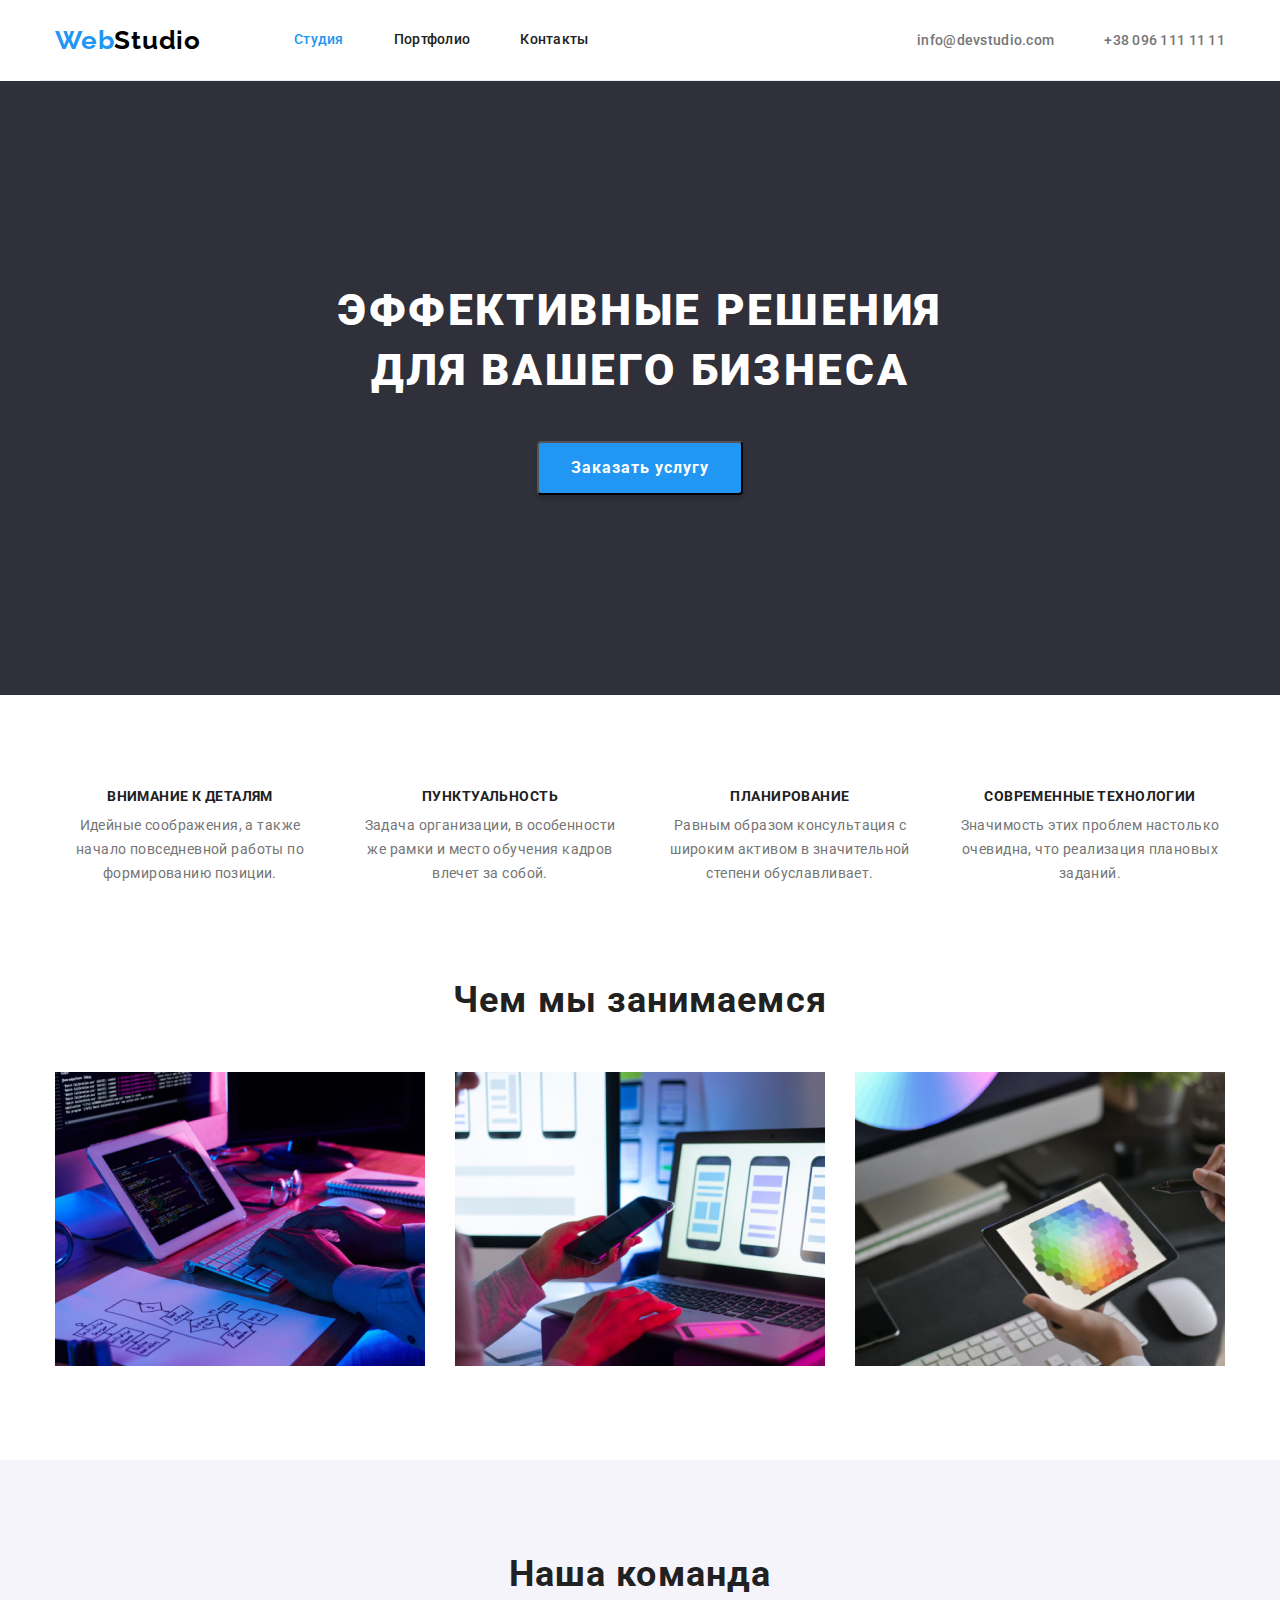
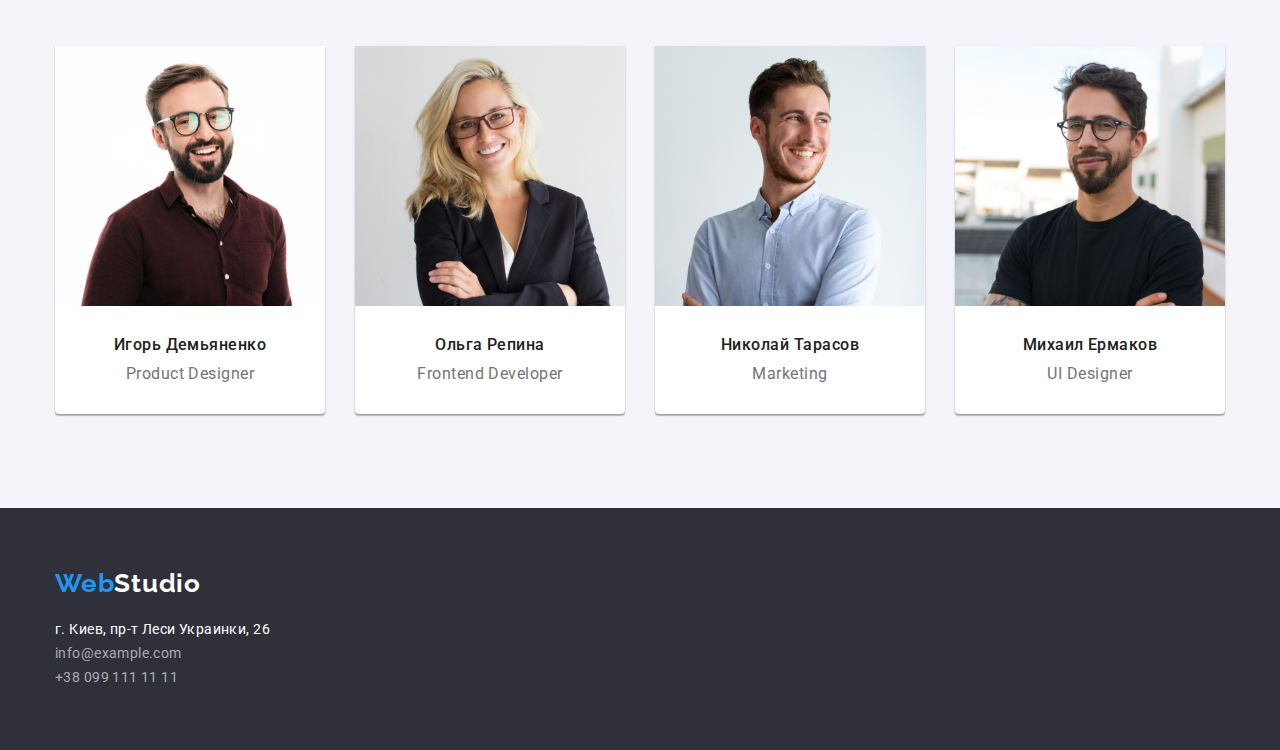
==== commit c59be66a: "fxd bug flex" ====
--- a/homework3/index.html
+++ b/homework3/index.html
@@ -96,18 +96,19 @@
                         <ul class="team-list">
                             <li class="item">
                                 <img src="./images/igor1.jpg" alt="Игорь Демьяненко" width="270">
-                        
-                                <h3>Игорь Демьяненко</h3>
+                                 <h3>Игорь Демьяненко</h3>
                                 <p>Product Designer</p>
+                                
                         
                             </li>
                         
                         
                         
                             <li class="item">
-                                <img src="./images/olga2.jpg" alt="Ольга Репина" width="270">
+                                <img src="./images/olga2.jpg" alt="Ольга Репина" width="270">             
                                 <h3>Ольга Репина</h3>
                                 <p>Frontend Developer</p>
+                                
                             </li>
                         
                         
@@ -116,13 +117,14 @@
                                 <img src="./images/nikolay3.jpg" alt="Николай Тарасов" width="270">
                                 <h3>Николай Тарасов</h3>
                                 <p>Marketing</p>
+                                
                             </li>
                         
                         
                         
                             <li class="item">
                                 <img src="./images/michail4.jpg" alt="Михаил Ермаков" width="270">
-                                <h3>Михаил Ермаков</h3>
+                                 <h3>Михаил Ермаков</h3>
                                 <p>UI Designer</p>
                             </li>
                         </ul>
@@ -136,7 +138,7 @@
                 <div class="container footer-cont">
                     <a href="/" class="logo"><span class="logo-studio">Web</span><span class="studio">Studio</span></a>
                 <address class="address footer-address">
-                    <ul>
+                    <ul class="info-address">
                         <li><a href="#" class="link">г. Киев, пр-т Леси Украинки, 26</a></li>
                         <li><a href="#" class="address-link">info@example.com</a></li>
                         <li><a href="#" class="address-link">+38 099 111 11 11</a></li>
--- a/homework3/css/style.css
+++ b/homework3/css/style.css
@@ -20,8 +20,11 @@
 }
 * {
   padding: 0px;
-}
-
+  margin: 0px;
+}
+img {
+  display: block;
+}
 ul {
   list-style: none;
 }
@@ -108,6 +111,7 @@
   align-items: center;
   margin-left: auto;
   margin-right: auto;
+  border-bottom: 1px solid #ececec;
 }
 
 .nav {
@@ -135,8 +139,9 @@
 
 .hero {
   padding-top: 200px;
-  margin-bottom: 94px;
-  text-align: center;
+
+  text-align: center;
+  padding-bottom: 200px;
 }
 
 .button {
@@ -152,7 +157,6 @@
   box-shadow: 0px 4px 4px rgba(0, 0, 0, 0.15);
   display: inline-block;
   padding: 10px 32px;
-  margin-bottom: 200px;
 }
 .button:focus,
 .button:hover {
@@ -162,6 +166,8 @@
 /* section about*/
 
 .section {
+  padding-top: 94px;
+  padding-bottom: 94px;
   font-size: 14px;
 }
 .section-title h3 {
@@ -188,7 +194,6 @@
   display: flex;
   padding: 0;
   margin: 0;
-  margin-bottom: 94px;
 }
 
 .section-title .item {
@@ -219,7 +224,7 @@
 }
 
 .section-about {
-  margin-bottom: 94px;
+  padding-bottom: 94px;
 }
 
 .section-about ul {
@@ -290,6 +295,7 @@
 .team-list .item:nth-child(4n) {
   margin-right: 0;
 }
+
 /* address */
 
 .address .link {
@@ -305,20 +311,30 @@
   font-size: 14px;
   line-height: 1.71;
   letter-spacing: 0.03em;
+  padding-top: 9px;
 }
 .address {
   font-style: normal;
 }
 
+.footer .logo {
+  margin-bottom: 20px;
+}
+
 .footer-cont {
   display: flex;
   flex-direction: column;
   align-items: flex-start;
-  padding: 60px 0 30px 0;
+  padding: 60px 0 60px 0;
 }
 
 .footer-address {
   text-align: left;
+}
+
+.info-address {
+  margin-top: 0;
+  margin-bottom: 0;
 }
 
 /* PORTFOLIO */
@@ -371,9 +387,13 @@
   padding-bottom: 94px;
 }
 
+.head-portfolio {
+  padding: 24px 20px 24px 20px;
+}
+
 .portfolio-title {
   margin: 0;
-  padding-top: 50px;
+  margin-top: 50px;
 }
 
 .cards h2 {
@@ -382,8 +402,9 @@
   font-size: 18px;
   line-height: 2;
   letter-spacing: 0.06em;
-  margin-bottom: 4px;
-  padding-top: 20px;
+  margin: 0px;
+  padding-top: 0px;
+  text-align: left;
 }
 
 .cards p {
@@ -392,6 +413,9 @@
   font-size: 16px;
   line-height: 1.87;
   letter-spacing: 0.03em;
+  margin-top: 4px;
+  padding: 0;
+  text-align: left;
 }
 .studio {
   color: var(--primary-white-color);
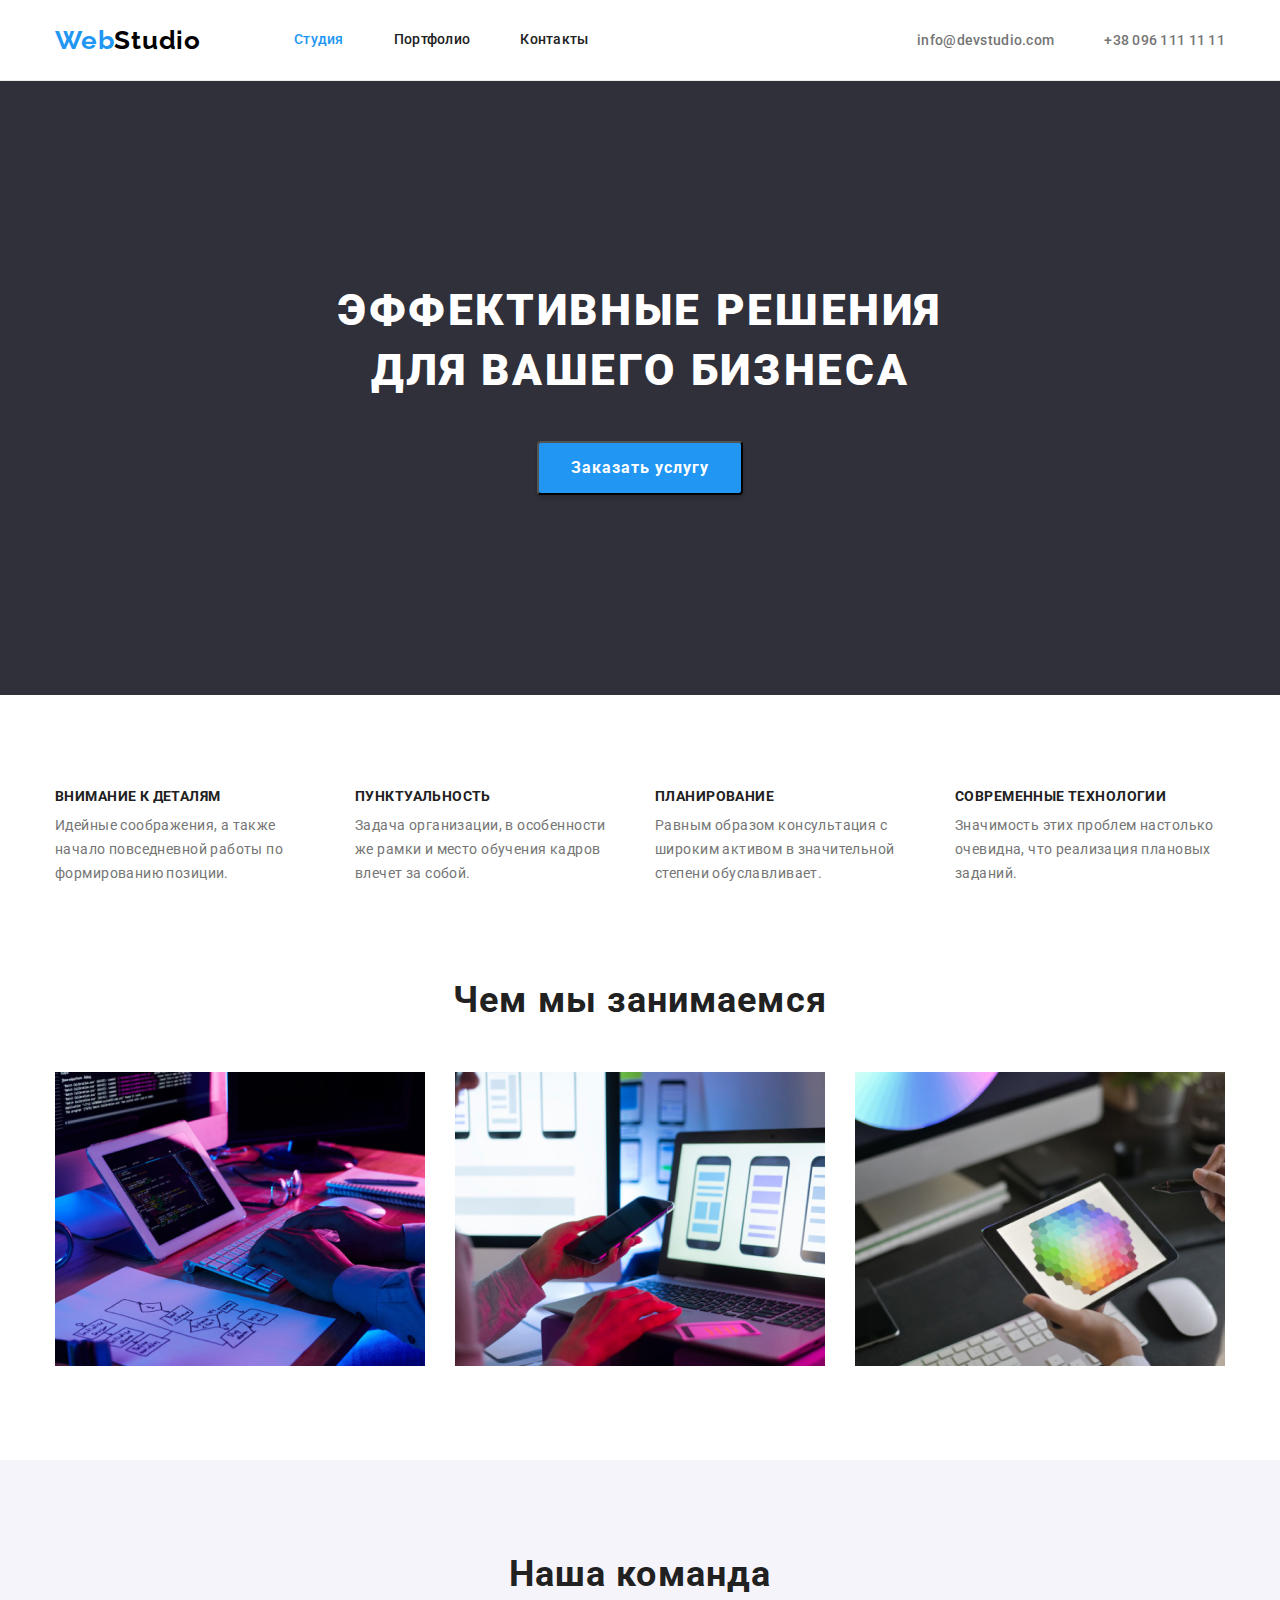
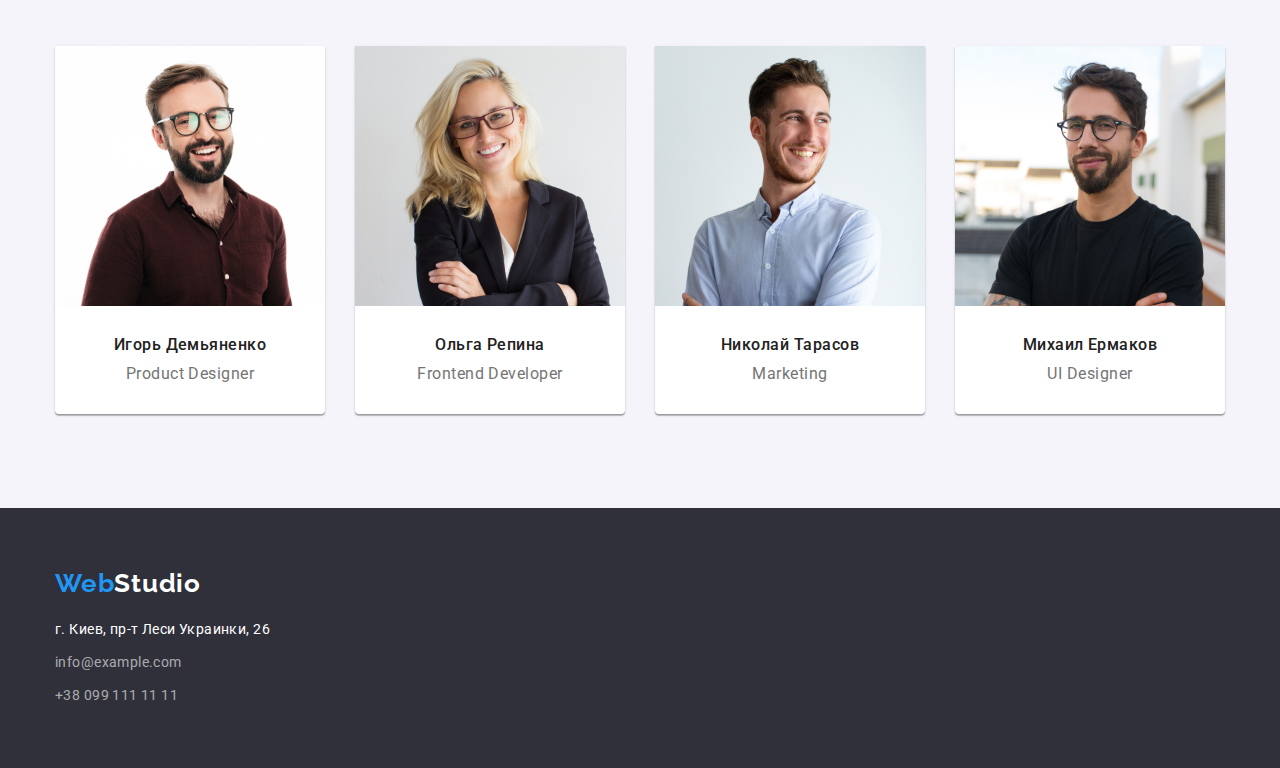
==== commit e62e693e: "fxd bug flex" ====
--- a/homework3/index.html
+++ b/homework3/index.html
@@ -96,8 +96,10 @@
                         <ul class="team-list">
                             <li class="item">
                                 <img src="./images/igor1.jpg" alt="Игорь Демьяненко" width="270">
-                                 <h3>Игорь Демьяненко</h3>
+                                 <div class="head-team">
+                                     <h3>Игорь Демьяненко</h3>
                                 <p>Product Designer</p>
+                                 </div>
                                 
                         
                             </li>
@@ -106,8 +108,10 @@
                         
                             <li class="item">
                                 <img src="./images/olga2.jpg" alt="Ольга Репина" width="270">             
-                                <h3>Ольга Репина</h3>
+                                <div class="head-team">
+                                    <h3>Ольга Репина</h3>
                                 <p>Frontend Developer</p>
+                                </div>
                                 
                             </li>
                         
@@ -115,8 +119,10 @@
                         
                             <li class="item">
                                 <img src="./images/nikolay3.jpg" alt="Николай Тарасов" width="270">
-                                <h3>Николай Тарасов</h3>
+                                <div class="head-team">
+                                    <h3>Николай Тарасов</h3>
                                 <p>Marketing</p>
+                                </div>
                                 
                             </li>
                         
@@ -124,8 +130,10 @@
                         
                             <li class="item">
                                 <img src="./images/michail4.jpg" alt="Михаил Ермаков" width="270">
-                                 <h3>Михаил Ермаков</h3>
+                                 <div class="head-team">
+                                     <h3>Михаил Ермаков</h3>
                                 <p>UI Designer</p>
+                                 </div>
                             </li>
                         </ul>
                     </div>
@@ -138,7 +146,8 @@
                 <div class="container footer-cont">
                     <a href="/" class="logo"><span class="logo-studio">Web</span><span class="studio">Studio</span></a>
                 <address class="address footer-address">
-                    <ul class="info-address">
+
+                        <ul class="info-address">
                         <li><a href="#" class="link">г. Киев, пр-т Леси Украинки, 26</a></li>
                         <li><a href="#" class="address-link">info@example.com</a></li>
                         <li><a href="#" class="address-link">+38 099 111 11 11</a></li>
--- a/homework3/css/style.css
+++ b/homework3/css/style.css
@@ -34,6 +34,10 @@
 }
 /* header */
 
+header {
+  border-bottom: 1px solid #ececec;
+}
+
 /* logo */
 .logo {
   color: black;
@@ -111,7 +115,6 @@
   align-items: center;
   margin-left: auto;
   margin-right: auto;
-  border-bottom: 1px solid #ececec;
 }
 
 .nav {
@@ -191,6 +194,7 @@
 }
 
 .section-title {
+  text-align: left;
   display: flex;
   padding: 0;
   margin: 0;
@@ -203,6 +207,90 @@
 
 .item:nth-child(4n) {
   margin-right: 0px;
+}
+
+/* чум мы занимаемся */
+.section-about h2 {
+  font-size: 36px;
+  line-height: 1.16;
+  text-align: center;
+  letter-spacing: 0.03em;
+  margin: 0;
+  margin-bottom: 50px;
+}
+
+.section-about {
+  padding-bottom: 94px;
+}
+
+.section-about ul {
+  margin-top: 0;
+  margin-bottom: 0;
+}
+
+.work-list {
+  display: flex;
+}
+
+.work-list .item {
+  margin-right: 30px;
+}
+.work-list .item:nth-child(3n) {
+  margin-right: 0;
+}
+
+/* чeм мы занимаемся */
+
+/* section team */
+.section-team {
+  background-color: var(--main-bg-color);
+  padding-top: 94px;
+  padding-bottom: 94px;
+}
+
+.head-team {
+  padding: 30px 55px 30px 55px;
+}
+
+.team-title {
+  font-weight: 700;
+  font-size: 36px;
+  line-height: 1.16;
+  text-align: center;
+  letter-spacing: 0.03em;
+  margin-top: 0;
+  margin-bottom: 50px;
+}
+
+.team-list h3 {
+  font-weight: 500;
+  font-size: 16px;
+  line-height: 1.18;
+  text-align: center;
+  letter-spacing: 0.03em;
+  margin-top: 0;
+  margin-bottom: 10px;
+}
+.team-list p {
+  font-weight: 400;
+  font-size: 16px;
+  line-height: 1.18;
+  text-align: center;
+  letter-spacing: 0.03em;
+  color: var(--title-text-color);
+  margin-top: 0;
+  margin-bottom: 0;
+}
+
+.team-list {
+  margin-top: 0;
+  margin-bottom: 0;
+  display: flex;
+}
+
+.team-list .item {
+  width: 270px;
+  margin-right: 30px;
 }
 
 .team-list > .item {
@@ -210,102 +298,19 @@
   box-shadow: 0px 1px 3px rgba(0, 0, 0, 0.12), 0px 1px 1px rgba(0, 0, 0, 0.14),
     0px 2px 1px rgba(0, 0, 0, 0.2);
   border-radius: 0px 0px 4px 4px;
-  padding-bottom: 30px;
-}
-
-/* чум мы занимаемся */
-.section-about h2 {
-  font-size: 36px;
-  line-height: 1.16;
-  text-align: center;
-  letter-spacing: 0.03em;
-  margin: 0;
-  margin-bottom: 50px;
-}
-
-.section-about {
-  padding-bottom: 94px;
-}
-
-.section-about ul {
-  margin-top: 0;
-  margin-bottom: 0;
-}
-
-.work-list {
-  display: flex;
-}
-
-.work-list .item {
-  margin-right: 30px;
-}
-.work-list .item:nth-child(3n) {
-  margin-right: 0;
-}
-
-/* чeм мы занимаемся */
-
-/* section team */
-.section-team {
-  background-color: var(--main-bg-color);
-  padding-top: 94px;
-  padding-bottom: 94px;
-}
-.team-title {
-  font-weight: 700;
-  font-size: 36px;
-  line-height: 1.16;
-  text-align: center;
-  letter-spacing: 0.03em;
-  margin-top: 0;
-  margin-bottom: 50px;
-}
-
-.team-list h3 {
-  font-weight: 500;
-  font-size: 16px;
-  line-height: 1.18;
-  text-align: center;
-  letter-spacing: 0.03em;
-  margin-top: 0;
-  margin-bottom: 10px;
-  padding-top: 30px;
-}
-.team-list p {
+}
+
+/* address */
+
+.address .link {
+  color: var(--primary-white-color);
   font-weight: 400;
-  font-size: 16px;
-  line-height: 1.18;
-  text-align: center;
-  letter-spacing: 0.03em;
-  color: var(--title-text-color);
-  margin-top: 0;
-  margin-bottom: 0;
-}
-
-.team-list {
-  margin-top: 0;
-  margin-bottom: 0;
-  display: flex;
-}
-
-.team-list .item {
-  margin-right: 30px;
-}
-
-.team-list .item:nth-child(4n) {
-  margin-right: 0;
-}
-
-/* address */
-
-.address .link {
-  color: var(--primary-white-color);
-  font-weight: 400;
   font-size: 14px;
   line-height: 1.71;
   letter-spacing: 0.03em;
 }
 .address-link {
+  display: block;
   color: var(--transparency-color);
   font-weight: 400;
   font-size: 14px;
@@ -313,6 +318,7 @@
   letter-spacing: 0.03em;
   padding-top: 9px;
 }
+
 .address {
   font-style: normal;
 }
@@ -447,6 +453,10 @@
   margin-right: 0;
 }
 
+.cards .item:nth-last-child(-n + 3) {
+  margin-bottom: 0;
+}
+
 /* home work 3 */
 .container {
   width: 1200px;
